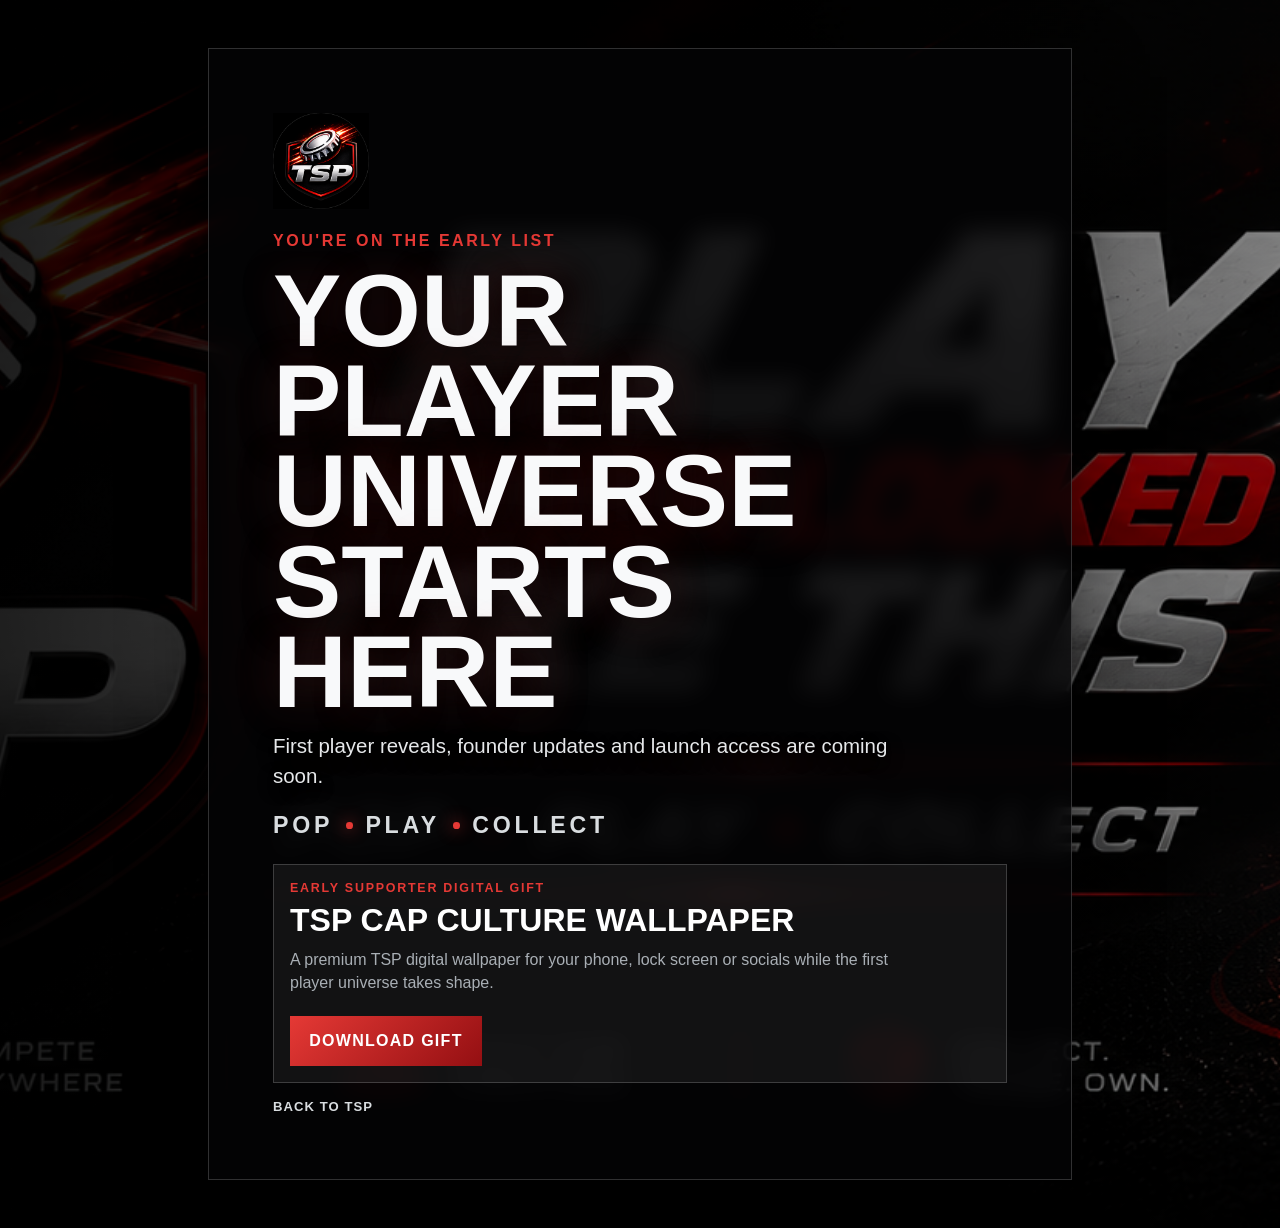
==== thank-you.html @ 468ef563 "Add files via upload" ====
<!doctype html>
<html lang="en">
  <head>
    <meta charset="utf-8" />
    <meta name="viewport" content="width=device-width, initial-scale=1" />
    <title>You're On The TSP Waitlist | Top Shot Players</title>
    <meta
      name="description"
      content="You're on the Top Shot Players waitlist. First player reveals, founder updates and launch access are coming soon."
    />
    <link rel="stylesheet" href="styles.css" />
  </head>
  <body>
    <main class="thanks-page">
      <section class="thanks-panel" aria-label="Top Shot Players waitlist confirmation">
        <a class="thanks-logo" href="/" aria-label="Top Shot Players home">
          <img src="assets/tsp-shield-cap-logo-large.png" alt="TSP shield logo" />
        </a>
        <p class="eyebrow">YOU'RE ON THE EARLY LIST</p>
        <h1>YOUR PLAYER UNIVERSE STARTS HERE</h1>
        <p class="subline">
          First player reveals, founder updates and launch access are coming soon.
        </p>
        <p class="brand-line">POP <span></span> PLAY <span></span> COLLECT</p>
        <div class="gift-panel">
          <p class="gift-label">EARLY SUPPORTER DIGITAL GIFT</p>
          <h2>TSP Cap Culture Wallpaper</h2>
          <p>
            A premium TSP digital wallpaper for your phone, lock screen or socials while the first player universe takes shape.
          </p>
          <a class="return-link" href="assets/tsp-cap-culture-banner.png" download>Download Gift</a>
        </div>
        <a class="text-link" href="/">Back to TSP</a>
      </section>
    </main>
  </body>
</html>
---- styles.css ----
:root {
  color-scheme: dark;
  --black: #050506;
  --charcoal: #111214;
  --panel: rgba(12, 13, 15, 0.72);
  --red: #e53935;
  --red-deep: #940f12;
  --chrome: #d9dde0;
  --muted: #a9afb5;
  --line: rgba(255, 255, 255, 0.18);
  --shadow: rgba(0, 0, 0, 0.72);
}

* {
  box-sizing: border-box;
}

html,
body {
  margin: 0;
  min-height: 100%;
  background: var(--black);
  color: #fff;
  font-family: "Arial Narrow", "Roboto Condensed", "Segoe UI", Arial, sans-serif;
}

body {
  overflow-x: hidden;
}

button,
input {
  font: inherit;
}

.page-shell {
  min-height: 100vh;
  background:
    radial-gradient(circle at 70% 50%, rgba(229, 57, 53, 0.18), transparent 34rem),
    linear-gradient(135deg, #050506 0%, #15171a 48%, #060607 100%);
}

.hero {
  position: relative;
  min-height: 100vh;
  display: grid;
  align-items: center;
  padding: clamp(1rem, 2.2vw, 2rem);
  isolation: isolate;
  overflow: hidden;
}

.hero-video {
  position: absolute;
  inset: 0;
  width: 100%;
  height: 100%;
  object-fit: cover;
  opacity: 0.6;
  filter: saturate(1.12) contrast(1.12);
  z-index: -4;
}

.hero-scrim {
  position: absolute;
  inset: 0;
  background:
    linear-gradient(90deg, rgba(0, 0, 0, 0.84) 0%, rgba(0, 0, 0, 0.6) 42%, rgba(0, 0, 0, 0.12) 100%),
    linear-gradient(0deg, rgba(0, 0, 0, 0.8) 0%, transparent 34%, rgba(0, 0, 0, 0.64) 100%);
  z-index: -3;
}

.site-header {
  position: absolute;
  top: 0;
  left: 0;
  right: 0;
  display: flex;
  align-items: center;
  justify-content: space-between;
  gap: 1rem;
  padding: clamp(1rem, 2.8vw, 2rem);
  z-index: 2;
}

.brand-mark {
  display: inline-grid;
  width: clamp(3.9rem, 7vw, 5.5rem);
  aspect-ratio: 1;
  place-items: center;
}

.brand-mark img {
  width: 100%;
  height: 100%;
  object-fit: contain;
  filter: drop-shadow(0 1rem 1.5rem rgba(0, 0, 0, 0.66));
}

.social-links {
  display: flex;
  align-items: center;
  justify-content: flex-end;
  gap: clamp(0.7rem, 2vw, 1.2rem);
  flex-wrap: wrap;
}

.social-links a {
  color: var(--chrome);
  text-decoration: none;
  text-transform: uppercase;
  letter-spacing: 0.12em;
  font-size: 0.78rem;
  font-weight: 800;
  opacity: 0.82;
}

.social-links a:hover,
.social-links a:focus-visible {
  color: #fff;
}

.hero-content {
  width: min(52rem, 100%);
  margin-left: clamp(7rem, 8vw, 8.5rem);
  padding-top: 4.2rem;
}

.eyebrow,
.brand-line {
  margin: 0 0 1rem;
  color: var(--red);
  font-weight: 900;
  letter-spacing: 0.16em;
  text-transform: uppercase;
}

h1 {
  max-width: 15ch;
  margin: 0;
  color: #f8f9fa;
  font-size: clamp(2.8rem, 5.5vw, 5.8rem);
  line-height: 0.88;
  letter-spacing: 0;
  text-transform: uppercase;
  text-shadow:
    0 0.12em 0.32em rgba(0, 0, 0, 0.72),
    0 0 2.8rem rgba(229, 57, 53, 0.22);
}

.brand-line {
  display: flex;
  align-items: center;
  gap: 0.8rem;
  margin-top: 1rem;
  color: var(--chrome);
  font-size: clamp(1rem, 2vw, 1.45rem);
}

.brand-line span {
  width: 0.42rem;
  height: 0.42rem;
  border-radius: 50%;
  background: var(--red);
  box-shadow: 0 0 1rem rgba(229, 57, 53, 0.9);
}

.subline {
  max-width: 41rem;
  margin: 0.9rem 0 1.25rem;
  color: #e6e8ea;
  font-size: clamp(1.05rem, 1.6vw, 1.28rem);
  line-height: 1.48;
  text-shadow: 0 0.35rem 1rem rgba(0, 0, 0, 0.7);
}

.waitlist-form {
  display: grid;
  grid-template-columns: minmax(0, 1fr) auto;
  width: min(39rem, 100%);
  padding: 0.42rem;
  border: 1px solid rgba(255, 255, 255, 0.2);
  background: linear-gradient(135deg, rgba(255, 255, 255, 0.14), rgba(255, 255, 255, 0.05));
  box-shadow: 0 1.2rem 3rem rgba(0, 0, 0, 0.38);
  backdrop-filter: blur(14px);
}

.waitlist-form input {
  min-width: 0;
  border: 0;
  outline: 0;
  padding: 1rem 1.05rem;
  background: rgba(0, 0, 0, 0.54);
  color: #fff;
}

.waitlist-form input::placeholder {
  color: rgba(255, 255, 255, 0.56);
}

.honey-field {
  position: absolute;
  left: -9999px;
  opacity: 0;
  pointer-events: none;
}

.waitlist-form button {
  min-height: 3.35rem;
  border: 0;
  padding: 0 1.2rem;
  background: linear-gradient(135deg, var(--red), var(--red-deep));
  color: #fff;
  cursor: pointer;
  font-weight: 900;
  letter-spacing: 0.08em;
  text-transform: uppercase;
  box-shadow: inset 0 0 0 1px rgba(255, 255, 255, 0.18);
}

.waitlist-form button:hover,
.waitlist-form button:focus-visible {
  filter: brightness(1.12);
}

.form-note {
  min-height: 1.4rem;
  margin: 0.72rem 0 0;
  color: var(--muted);
  font-size: 0.92rem;
}

.cap-strip {
  position: absolute;
  right: clamp(1rem, 3vw, 2.4rem);
  bottom: clamp(1rem, 3vw, 2rem);
  display: grid;
  grid-template-columns: 4.4rem minmax(0, 14rem);
  align-items: center;
  gap: 0.9rem;
  padding: 0.75rem 0.95rem;
  border: 1px solid var(--line);
  background: var(--panel);
  box-shadow: 0 1rem 2.6rem rgba(0, 0, 0, 0.48);
  backdrop-filter: blur(12px);
}

.cap-strip img {
  width: 100%;
  aspect-ratio: 1;
  object-fit: cover;
  border-radius: 50%;
}

.cap-strip strong,
.cap-strip span {
  display: block;
}

.cap-strip strong {
  text-transform: uppercase;
  letter-spacing: 0.08em;
  font-size: 0.9rem;
}

.cap-strip span {
  margin-top: 0.22rem;
  color: var(--muted);
  font-size: 0.88rem;
}

.sr-only {
  position: absolute;
  width: 1px;
  height: 1px;
  padding: 0;
  margin: -1px;
  overflow: hidden;
  clip: rect(0, 0, 0, 0);
  white-space: nowrap;
  border: 0;
}

.thanks-page {
  min-height: 100vh;
  display: grid;
  place-items: center;
  padding: clamp(1rem, 4vw, 3rem);
  background:
    linear-gradient(90deg, rgba(0, 0, 0, 0.88), rgba(0, 0, 0, 0.48)),
    url("assets/tsp-cap-culture-banner.png") center / cover no-repeat,
    var(--black);
}

.thanks-panel {
  width: min(54rem, 100%);
  padding: clamp(1.2rem, 5vw, 4rem);
  border: 1px solid var(--line);
  background: rgba(5, 5, 6, 0.76);
  box-shadow: 0 1.8rem 4rem rgba(0, 0, 0, 0.52);
  backdrop-filter: blur(12px);
}

.thanks-logo {
  display: block;
  width: clamp(4.2rem, 10vw, 6rem);
  aspect-ratio: 1;
  margin-bottom: 1.2rem;
}

.thanks-logo img {
  width: 100%;
  height: 100%;
  object-fit: contain;
}

.thanks-panel h1 {
  max-width: 12ch;
  font-size: clamp(3rem, 8vw, 7rem);
}

.return-link {
  display: inline-flex;
  align-items: center;
  min-height: 3.1rem;
  margin-top: 1.4rem;
  padding: 0 1.2rem;
  background: linear-gradient(135deg, var(--red), var(--red-deep));
  color: #fff;
  text-decoration: none;
  text-transform: uppercase;
  font-weight: 900;
  letter-spacing: 0.08em;
}

.gift-panel {
  margin-top: 1.6rem;
  padding: 1rem;
  border: 1px solid var(--line);
  background: rgba(255, 255, 255, 0.06);
}

.gift-label {
  margin: 0 0 0.4rem;
  color: var(--red);
  font-size: 0.78rem;
  font-weight: 900;
  letter-spacing: 0.14em;
  text-transform: uppercase;
}

.gift-panel h2 {
  margin: 0;
  color: #fff;
  font-size: clamp(1.25rem, 3vw, 2rem);
  text-transform: uppercase;
}

.gift-panel p:not(.gift-label) {
  max-width: 38rem;
  margin: 0.55rem 0 0;
  color: var(--muted);
  line-height: 1.45;
}

.text-link {
  display: inline-block;
  margin-top: 1rem;
  color: var(--chrome);
  text-transform: uppercase;
  text-decoration: none;
  font-size: 0.82rem;
  font-weight: 900;
  letter-spacing: 0.08em;
}

@media (max-width: 760px) {
  .hero {
    align-items: end;
    min-height: 100svh;
    padding: 1rem;
  }

  .hero-scrim {
    background:
      linear-gradient(0deg, rgba(0, 0, 0, 0.92) 0%, rgba(0, 0, 0, 0.68) 58%, rgba(0, 0, 0, 0.48) 100%),
      linear-gradient(90deg, rgba(0, 0, 0, 0.7), transparent);
  }

  .site-header {
    align-items: flex-start;
  }

  .social-links {
    max-width: 11rem;
    gap: 0.55rem;
  }

  .social-links a {
    font-size: 0.7rem;
  }

  .hero-content {
    margin: 0;
    padding: 7.6rem 0 8.4rem;
  }

  h1 {
    max-width: 10.2ch;
    font-size: clamp(3.25rem, 14.4vw, 5rem);
  }

  .waitlist-form {
    grid-template-columns: 1fr;
    gap: 0.42rem;
  }

  .cap-strip {
    left: 1rem;
    right: 1rem;
    grid-template-columns: 3.6rem minmax(0, 1fr);
  }
}

@media (max-width: 380px) {
  .site-header {
    padding: 0.85rem;
  }

  .brand-mark {
    width: 3.5rem;
  }

  .social-links {
    max-width: 8rem;
    gap: 0.35rem;
  }

  .social-links a {
    font-size: 0.64rem;
  }

  .hero-content {
    padding: 6.4rem 0 7.2rem;
  }

  .eyebrow {
    font-size: 0.86rem;
    line-height: 1.35;
  }

  h1 {
    max-width: 9.2ch;
    font-size: clamp(2.85rem, 13vw, 3.35rem);
    line-height: 0.9;
  }

  .brand-line {
    gap: 0.55rem;
    font-size: 0.96rem;
  }

  .subline {
    font-size: 0.96rem;
  }

  .waitlist-form button {
    min-height: 3rem;
    padding: 0 0.8rem;
    font-size: 0.86rem;
  }
}
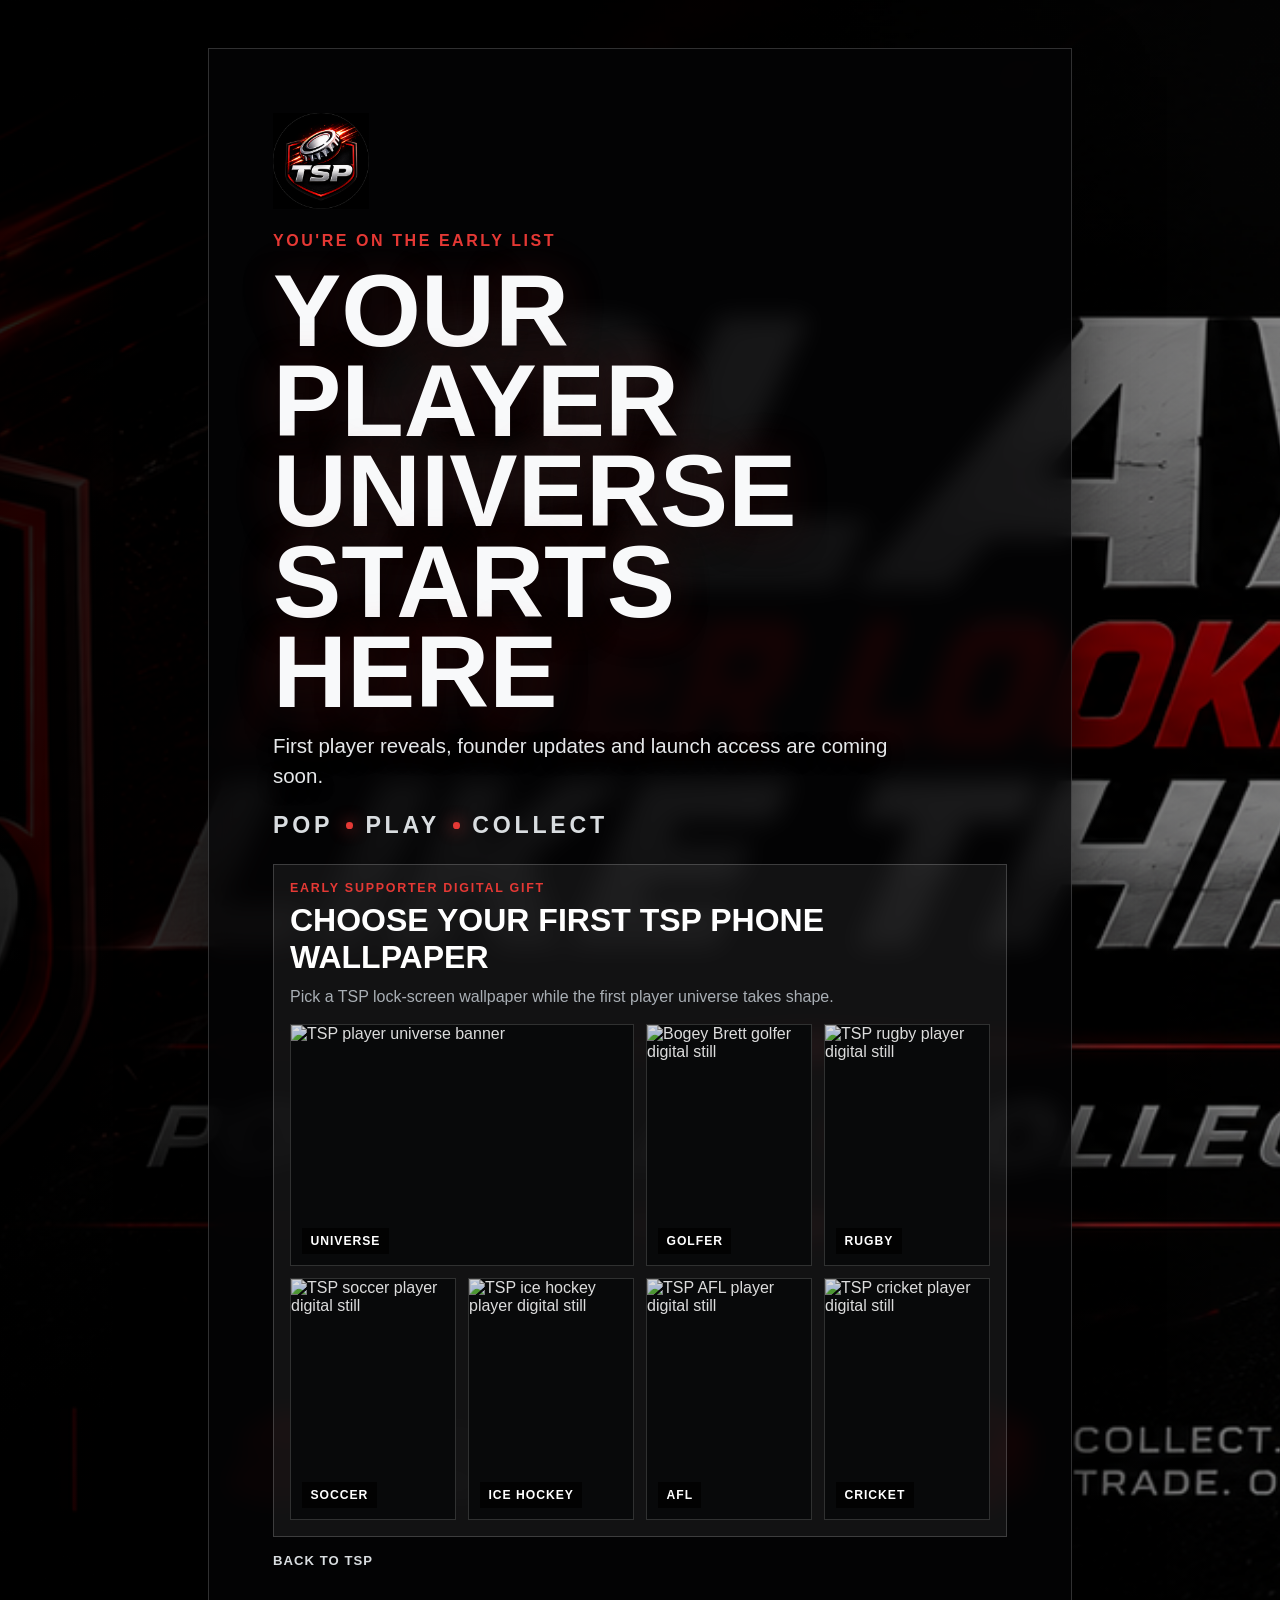
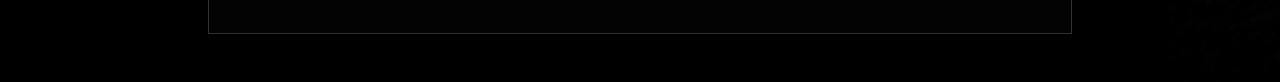
==== commit d611d907: "Change gift drops to phone wallpapers Change gift drops to phone wallpapers" ====
--- a/thank-you.html
+++ b/thank-you.html
@@ -24,11 +24,40 @@
         <p class="brand-line">POP <span></span> PLAY <span></span> COLLECT</p>
         <div class="gift-panel">
           <p class="gift-label">EARLY SUPPORTER DIGITAL GIFT</p>
-          <h2>TSP Cap Culture Wallpaper</h2>
+          <h2>Choose Your First TSP Phone Wallpaper</h2>
           <p>
-            A premium TSP digital wallpaper for your phone, lock screen or socials while the first player universe takes shape.
+            Pick a TSP lock-screen wallpaper while the first player universe takes shape.
           </p>
-          <a class="return-link" href="assets/tsp-cap-culture-banner.png" download>Download Gift</a>
+          <div class="gift-grid" aria-label="Choose your TSP digital gift">
+            <a class="gift-card gift-card-wide" href="assets/gift-player-universe-banner.png" download>
+              <img src="assets/gift-player-universe-banner.png" alt="TSP player universe banner" />
+              <span>Universe</span>
+            </a>
+            <a class="gift-card" href="assets/gift-golfer-bogey-brett.png" download>
+              <img src="assets/gift-golfer-bogey-brett.png" alt="Bogey Brett golfer digital still" />
+              <span>Golfer</span>
+            </a>
+            <a class="gift-card" href="assets/gift-rugby-player.png" download>
+              <img src="assets/gift-rugby-player.png" alt="TSP rugby player digital still" />
+              <span>Rugby</span>
+            </a>
+            <a class="gift-card gift-banner-crop soccer" href="assets/gift-player-universe-banner.png" download>
+              <img src="assets/gift-player-universe-banner.png" alt="TSP soccer player digital still" />
+              <span>Soccer</span>
+            </a>
+            <a class="gift-card gift-banner-crop hockey" href="assets/gift-player-universe-banner.png" download>
+              <img src="assets/gift-player-universe-banner.png" alt="TSP ice hockey player digital still" />
+              <span>Ice Hockey</span>
+            </a>
+            <a class="gift-card gift-banner-crop afl" href="assets/gift-player-universe-banner.png" download>
+              <img src="assets/gift-player-universe-banner.png" alt="TSP AFL player digital still" />
+              <span>AFL</span>
+            </a>
+            <a class="gift-card gift-banner-crop cricket" href="assets/gift-player-universe-banner.png" download>
+              <img src="assets/gift-player-universe-banner.png" alt="TSP cricket player digital still" />
+              <span>Cricket</span>
+            </a>
+          </div>
         </div>
         <a class="text-link" href="/">Back to TSP</a>
       </section>
--- a/styles.css
+++ b/styles.css
@@ -363,6 +363,74 @@
   line-height: 1.45;
 }
 
+.gift-grid {
+  display: grid;
+  grid-template-columns: repeat(4, minmax(0, 1fr));
+  gap: 0.75rem;
+  margin-top: 1rem;
+}
+
+.gift-card {
+  position: relative;
+  display: block;
+  min-height: 15rem;
+  overflow: hidden;
+  border: 1px solid rgba(255, 255, 255, 0.16);
+  background: #08090a;
+  color: #fff;
+  text-decoration: none;
+}
+
+.gift-card img {
+  width: 100%;
+  height: 100%;
+  min-height: 15rem;
+  object-fit: cover;
+  object-position: center;
+  opacity: 0.86;
+  transition: transform 180ms ease, opacity 180ms ease;
+}
+
+.gift-card-wide {
+  grid-column: span 2;
+  min-height: 15rem;
+}
+
+.gift-banner-crop.soccer img {
+  object-position: 5% 50%;
+}
+
+.gift-banner-crop.hockey img {
+  object-position: 18% 50%;
+}
+
+.gift-banner-crop.afl img {
+  object-position: 70% 50%;
+}
+
+.gift-banner-crop.cricket img {
+  object-position: 82% 50%;
+}
+
+.gift-card span {
+  position: absolute;
+  left: 0.7rem;
+  bottom: 0.7rem;
+  padding: 0.35rem 0.52rem;
+  background: rgba(0, 0, 0, 0.78);
+  color: #fff;
+  text-transform: uppercase;
+  font-size: 0.76rem;
+  font-weight: 900;
+  letter-spacing: 0.08em;
+}
+
+.gift-card:hover img,
+.gift-card:focus-visible img {
+  transform: scale(1.04);
+  opacity: 1;
+}
+
 .text-link {
   display: inline-block;
   margin-top: 1rem;
@@ -469,4 +537,12 @@
     padding: 0 0.8rem;
     font-size: 0.86rem;
   }
-}
+
+  .gift-grid {
+    grid-template-columns: 1fr;
+  }
+
+  .gift-card-wide {
+    grid-column: span 1;
+  }
+}
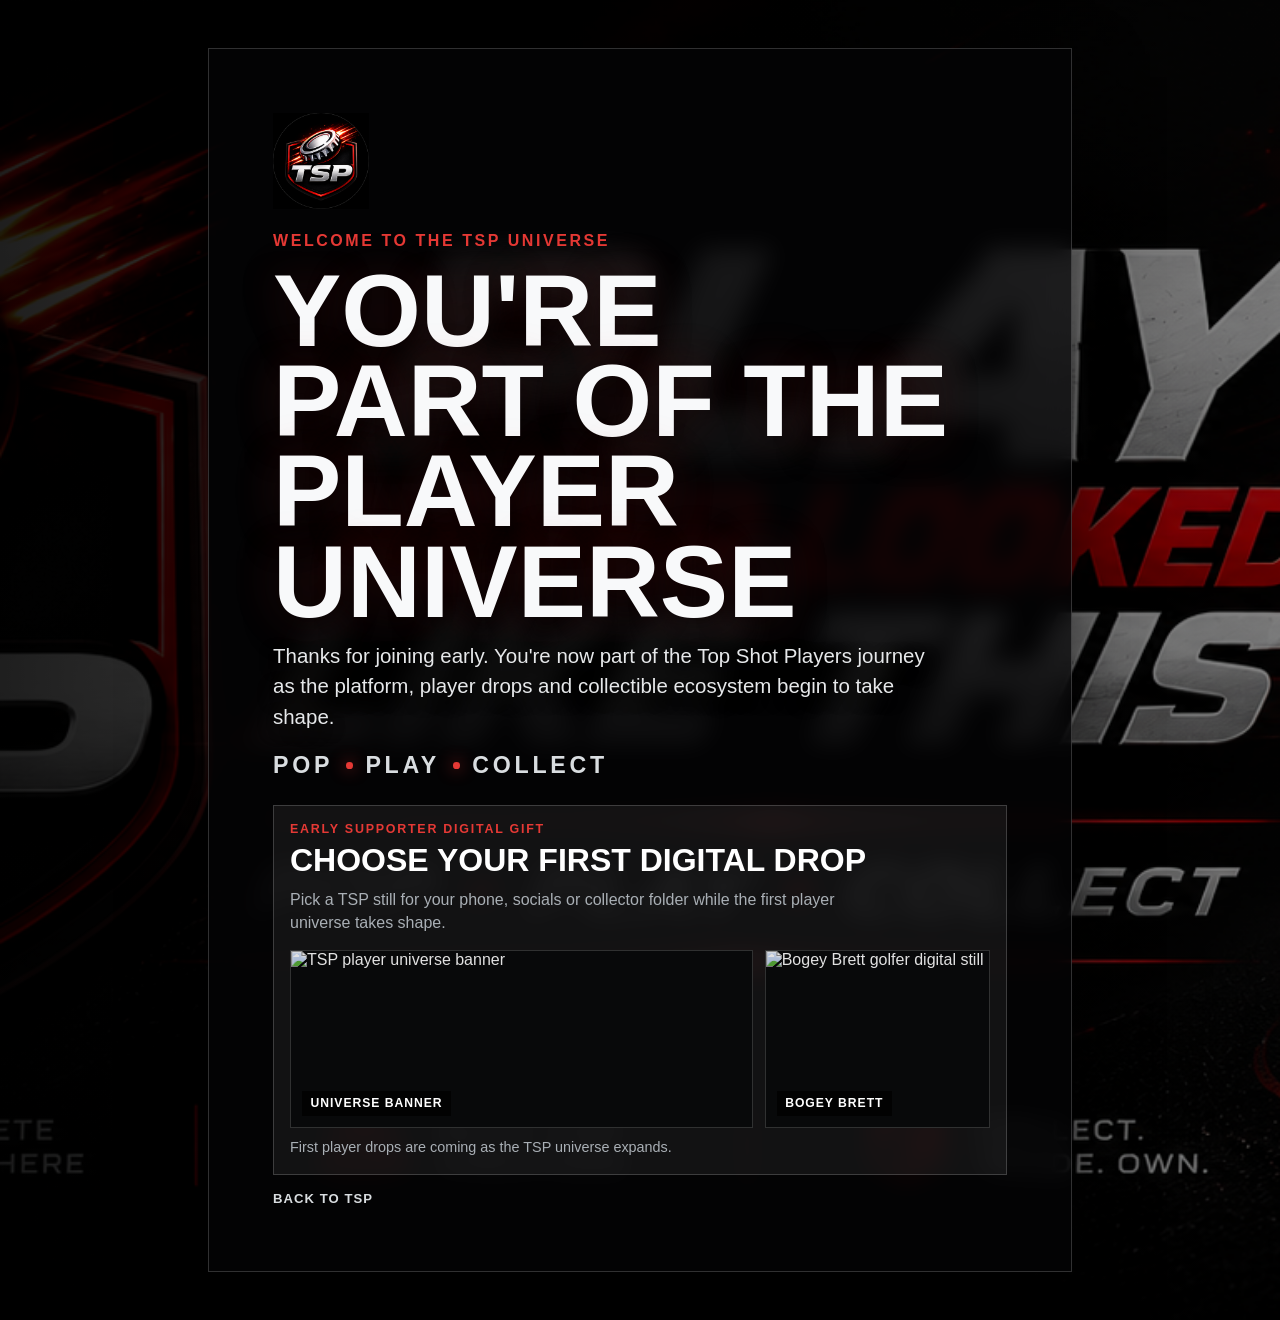
==== commit f96b6933: "thank-you.html Update thank-you page welcome copy" ====
--- a/thank-you.html
+++ b/thank-you.html
@@ -16,48 +16,29 @@
         <a class="thanks-logo" href="/" aria-label="Top Shot Players home">
           <img src="assets/tsp-shield-cap-logo-large.png" alt="TSP shield logo" />
         </a>
-        <p class="eyebrow">YOU'RE ON THE EARLY LIST</p>
-        <h1>YOUR PLAYER UNIVERSE STARTS HERE</h1>
+        <p class="eyebrow">WELCOME TO THE TSP UNIVERSE</p>
+        <h1>YOU'RE PART OF THE PLAYER UNIVERSE</h1>
         <p class="subline">
-          First player reveals, founder updates and launch access are coming soon.
+          Thanks for joining early. You're now part of the Top Shot Players journey as the platform, player drops and collectible ecosystem begin to take shape.
         </p>
         <p class="brand-line">POP <span></span> PLAY <span></span> COLLECT</p>
         <div class="gift-panel">
           <p class="gift-label">EARLY SUPPORTER DIGITAL GIFT</p>
-          <h2>Choose Your First TSP Phone Wallpaper</h2>
+          <h2>Choose Your First Digital Drop</h2>
           <p>
-            Pick a TSP lock-screen wallpaper while the first player universe takes shape.
+            Pick a TSP still for your phone, socials or collector folder while the first player universe takes shape.
           </p>
-          <div class="gift-grid" aria-label="Choose your TSP digital gift">
+          <div class="gift-grid gift-grid-clean" aria-label="Choose your TSP digital gift">
             <a class="gift-card gift-card-wide" href="assets/gift-player-universe-banner.png" download>
               <img src="assets/gift-player-universe-banner.png" alt="TSP player universe banner" />
-              <span>Universe</span>
+              <span>Universe Banner</span>
             </a>
             <a class="gift-card" href="assets/gift-golfer-bogey-brett.png" download>
               <img src="assets/gift-golfer-bogey-brett.png" alt="Bogey Brett golfer digital still" />
-              <span>Golfer</span>
-            </a>
-            <a class="gift-card" href="assets/gift-rugby-player.png" download>
-              <img src="assets/gift-rugby-player.png" alt="TSP rugby player digital still" />
-              <span>Rugby</span>
-            </a>
-            <a class="gift-card gift-banner-crop soccer" href="assets/gift-player-universe-banner.png" download>
-              <img src="assets/gift-player-universe-banner.png" alt="TSP soccer player digital still" />
-              <span>Soccer</span>
-            </a>
-            <a class="gift-card gift-banner-crop hockey" href="assets/gift-player-universe-banner.png" download>
-              <img src="assets/gift-player-universe-banner.png" alt="TSP ice hockey player digital still" />
-              <span>Ice Hockey</span>
-            </a>
-            <a class="gift-card gift-banner-crop afl" href="assets/gift-player-universe-banner.png" download>
-              <img src="assets/gift-player-universe-banner.png" alt="TSP AFL player digital still" />
-              <span>AFL</span>
-            </a>
-            <a class="gift-card gift-banner-crop cricket" href="assets/gift-player-universe-banner.png" download>
-              <img src="assets/gift-player-universe-banner.png" alt="TSP cricket player digital still" />
-              <span>Cricket</span>
+              <span>Bogey Brett</span>
             </a>
           </div>
+          <p class="gift-note">First player drops are coming as the TSP universe expands.</p>
         </div>
         <a class="text-link" href="/">Back to TSP</a>
       </section>
--- a/styles.css
+++ b/styles.css
@@ -365,7 +365,7 @@
 
 .gift-grid {
   display: grid;
-  grid-template-columns: repeat(4, minmax(0, 1fr));
+  grid-template-columns: repeat(3, minmax(0, 1fr));
   gap: 0.75rem;
   margin-top: 1rem;
 }
@@ -373,7 +373,7 @@
 .gift-card {
   position: relative;
   display: block;
-  min-height: 15rem;
+  min-height: 10rem;
   overflow: hidden;
   border: 1px solid rgba(255, 255, 255, 0.16);
   background: #08090a;
@@ -382,34 +382,25 @@
 }
 
 .gift-card img {
+  display: block;
   width: 100%;
-  height: 100%;
-  min-height: 15rem;
+  height: 10rem;
   object-fit: cover;
   object-position: center;
-  opacity: 0.86;
+  opacity: 0.88;
   transition: transform 180ms ease, opacity 180ms ease;
 }
 
 .gift-card-wide {
+  grid-column: span 3;
+}
+
+.gift-grid-clean .gift-card-wide {
   grid-column: span 2;
-  min-height: 15rem;
-}
-
-.gift-banner-crop.soccer img {
-  object-position: 5% 50%;
-}
-
-.gift-banner-crop.hockey img {
-  object-position: 18% 50%;
-}
-
-.gift-banner-crop.afl img {
-  object-position: 70% 50%;
-}
-
-.gift-banner-crop.cricket img {
-  object-position: 82% 50%;
+}
+
+.gift-card-wide img {
+  height: 11rem;
 }
 
 .gift-card span {
@@ -429,6 +420,12 @@
 .gift-card:focus-visible img {
   transform: scale(1.04);
   opacity: 1;
+}
+
+.gift-note {
+  margin-top: 0.85rem;
+  color: var(--muted);
+  font-size: 0.9rem;
 }
 
 .text-link {
@@ -488,6 +485,14 @@
     right: 1rem;
     grid-template-columns: 3.6rem minmax(0, 1fr);
   }
+
+  .gift-grid {
+    grid-template-columns: 1fr;
+  }
+
+  .gift-card-wide {
+    grid-column: span 1;
+  }
 }
 
 @media (max-width: 380px) {
@@ -538,11 +543,4 @@
     font-size: 0.86rem;
   }
 
-  .gift-grid {
-    grid-template-columns: 1fr;
-  }
-
-  .gift-card-wide {
-    grid-column: span 1;
-  }
-}
+}
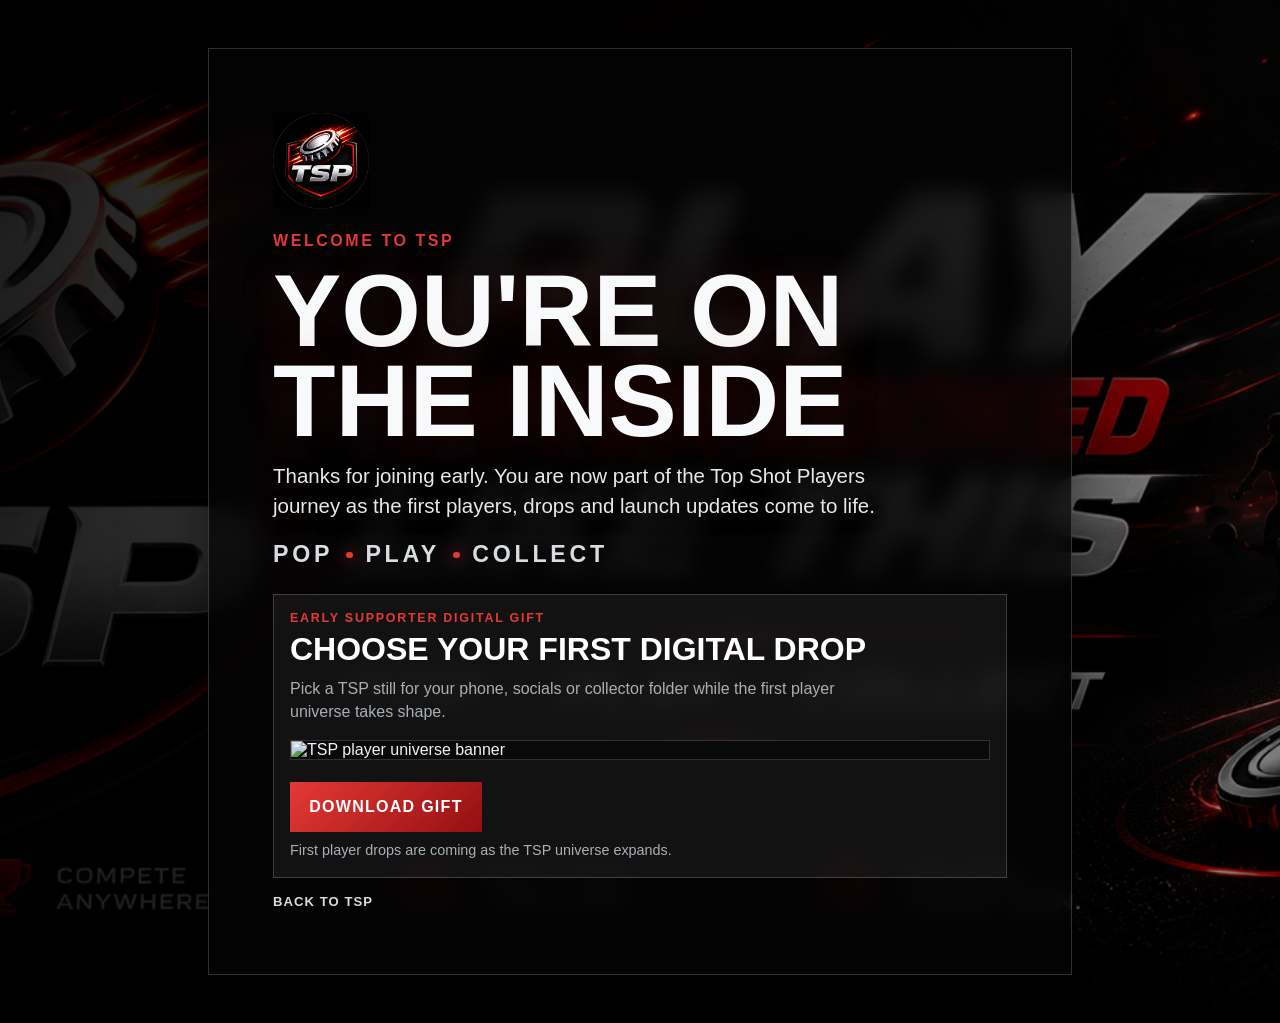
==== commit 7c372c42: "Use TSP gift banner on thank-you page Use TSP gift banner on thank-you page" ====
--- a/thank-you.html
+++ b/thank-you.html
@@ -16,10 +16,10 @@
         <a class="thanks-logo" href="/" aria-label="Top Shot Players home">
           <img src="assets/tsp-shield-cap-logo-large.png" alt="TSP shield logo" />
         </a>
-        <p class="eyebrow">WELCOME TO THE TSP UNIVERSE</p>
-        <h1>YOU'RE PART OF THE PLAYER UNIVERSE</h1>
+        <p class="eyebrow">WELCOME TO TSP</p>
+        <h1>YOU'RE ON THE INSIDE</h1>
         <p class="subline">
-          Thanks for joining early. You're now part of the Top Shot Players journey as the platform, player drops and collectible ecosystem begin to take shape.
+          Thanks for joining early. You are now part of the Top Shot Players journey as the first players, drops and launch updates come to life.
         </p>
         <p class="brand-line">POP <span></span> PLAY <span></span> COLLECT</p>
         <div class="gift-panel">
@@ -28,16 +28,12 @@
           <p>
             Pick a TSP still for your phone, socials or collector folder while the first player universe takes shape.
           </p>
-          <div class="gift-grid gift-grid-clean" aria-label="Choose your TSP digital gift">
-            <a class="gift-card gift-card-wide" href="assets/gift-player-universe-banner.png" download>
-              <img src="assets/gift-player-universe-banner.png" alt="TSP player universe banner" />
-              <span>Universe Banner</span>
-            </a>
-            <a class="gift-card" href="assets/gift-golfer-bogey-brett.png" download>
-              <img src="assets/gift-golfer-bogey-brett.png" alt="Bogey Brett golfer digital still" />
-              <span>Bogey Brett</span>
-            </a>
-          </div>
+          <a class="gift-feature" href="assets/tsp-gift-banner.png" download>
+            <span class="gift-preview">
+              <img src="assets/tsp-gift-banner.png" alt="TSP player universe banner" />
+            </span>
+            <span class="return-link">Download Gift</span>
+          </a>
           <p class="gift-note">First player drops are coming as the TSP universe expands.</p>
         </div>
         <a class="text-link" href="/">Back to TSP</a>
--- a/styles.css
+++ b/styles.css
@@ -363,62 +363,31 @@
   line-height: 1.45;
 }
 
-.gift-grid {
-  display: grid;
-  grid-template-columns: repeat(3, minmax(0, 1fr));
-  gap: 0.75rem;
+.gift-feature {
+  display: block;
   margin-top: 1rem;
-}
-
-.gift-card {
-  position: relative;
+  color: #fff;
+  text-decoration: none;
+}
+
+.gift-preview {
   display: block;
-  min-height: 10rem;
   overflow: hidden;
   border: 1px solid rgba(255, 255, 255, 0.16);
   background: #08090a;
-  color: #fff;
-  text-decoration: none;
-}
-
-.gift-card img {
+}
+
+.gift-preview img {
   display: block;
   width: 100%;
-  height: 10rem;
-  object-fit: cover;
-  object-position: center;
-  opacity: 0.88;
+  height: auto;
+  opacity: 0.95;
   transition: transform 180ms ease, opacity 180ms ease;
 }
 
-.gift-card-wide {
-  grid-column: span 3;
-}
-
-.gift-grid-clean .gift-card-wide {
-  grid-column: span 2;
-}
-
-.gift-card-wide img {
-  height: 11rem;
-}
-
-.gift-card span {
-  position: absolute;
-  left: 0.7rem;
-  bottom: 0.7rem;
-  padding: 0.35rem 0.52rem;
-  background: rgba(0, 0, 0, 0.78);
-  color: #fff;
-  text-transform: uppercase;
-  font-size: 0.76rem;
-  font-weight: 900;
-  letter-spacing: 0.08em;
-}
-
-.gift-card:hover img,
-.gift-card:focus-visible img {
-  transform: scale(1.04);
+.gift-feature:hover img,
+.gift-feature:focus-visible img {
+  transform: scale(1.015);
   opacity: 1;
 }
 
@@ -486,13 +455,6 @@
     grid-template-columns: 3.6rem minmax(0, 1fr);
   }
 
-  .gift-grid {
-    grid-template-columns: 1fr;
-  }
-
-  .gift-card-wide {
-    grid-column: span 1;
-  }
 }
 
 @media (max-width: 380px) {
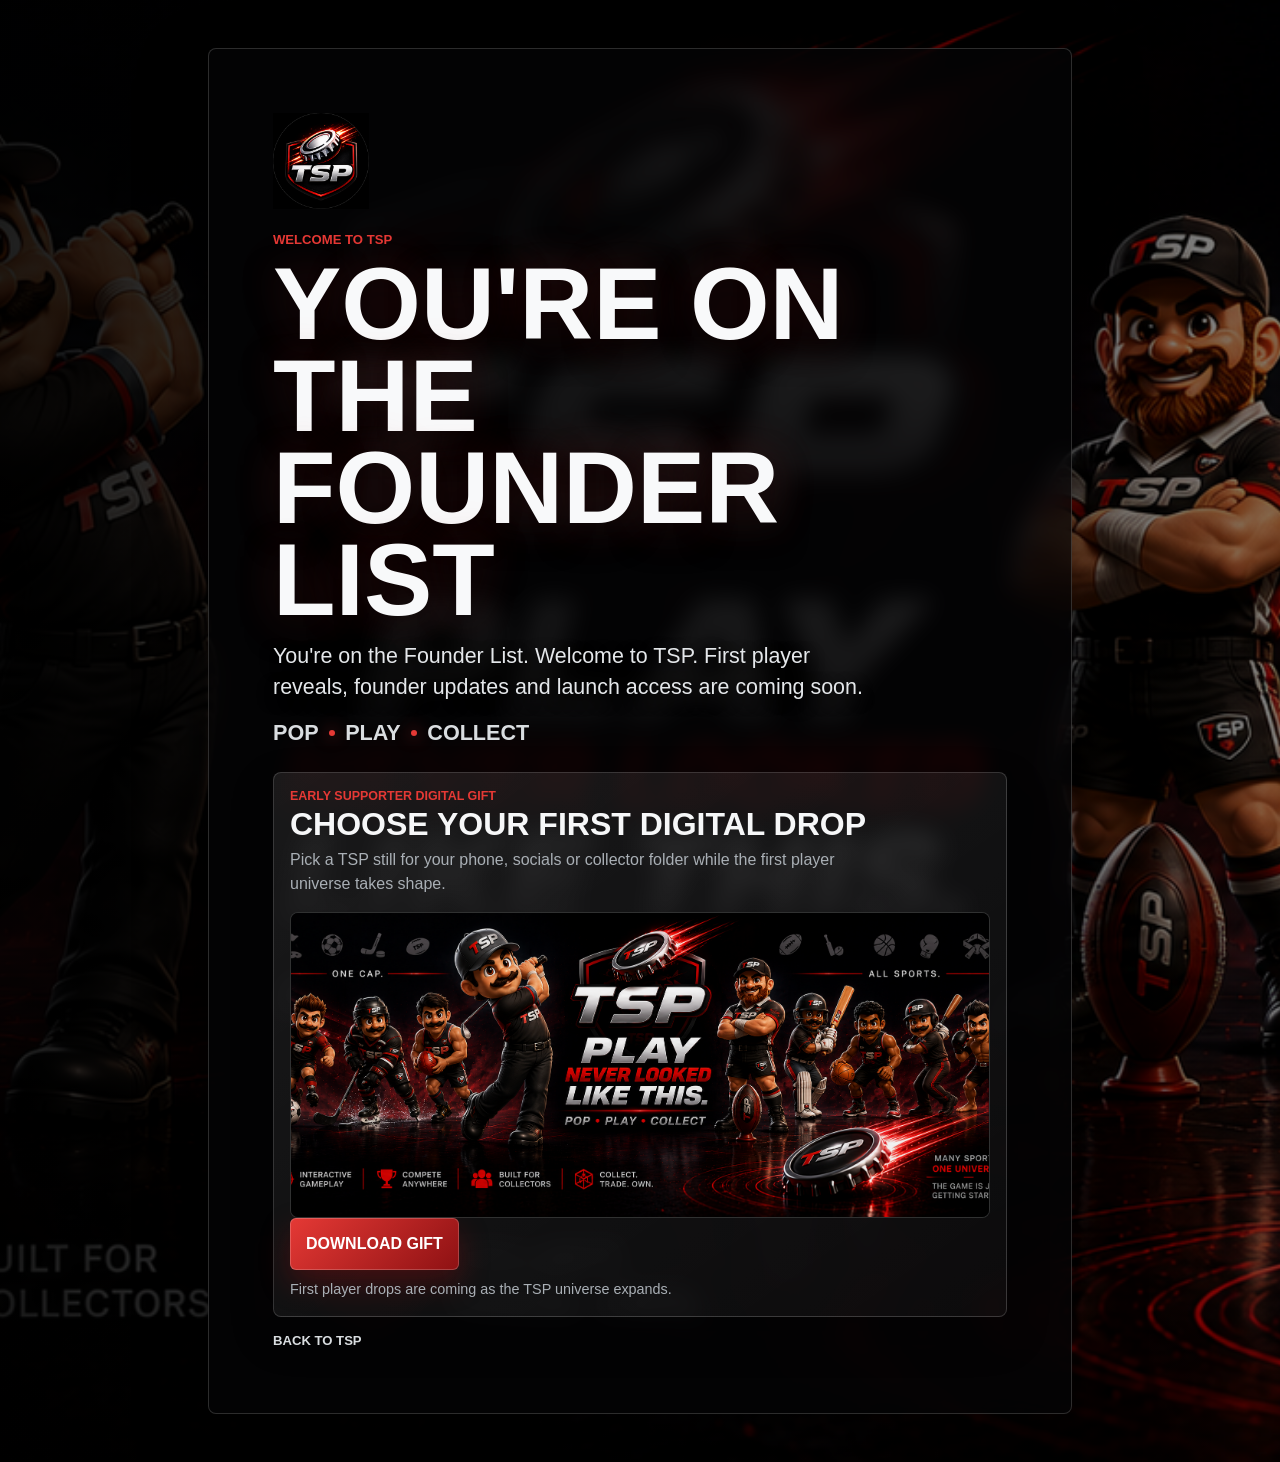
==== commit 0a9f096d: "Add files via upload" ====
--- a/thank-you.html
+++ b/thank-you.html
@@ -17,9 +17,9 @@
           <img src="assets/tsp-shield-cap-logo-large.png" alt="TSP shield logo" />
         </a>
         <p class="eyebrow">WELCOME TO TSP</p>
-        <h1>YOU'RE ON THE INSIDE</h1>
+        <h1>YOU'RE ON THE FOUNDER LIST</h1>
         <p class="subline">
-          Thanks for joining early. You are now part of the Top Shot Players journey as the first players, drops and launch updates come to life.
+          You're on the Founder List. Welcome to TSP. First player reveals, founder updates and launch access are coming soon.
         </p>
         <p class="brand-line">POP <span></span> PLAY <span></span> COLLECT</p>
         <div class="gift-panel">
--- a/styles.css
+++ b/styles.css
@@ -1,18 +1,26 @@
 :root {
   color-scheme: dark;
   --black: #050506;
-  --charcoal: #111214;
-  --panel: rgba(12, 13, 15, 0.72);
+  --charcoal: #101113;
+  --panel: rgba(15, 16, 18, 0.78);
+  --panel-solid: #151618;
   --red: #e53935;
-  --red-deep: #940f12;
+  --red-deep: #8e1113;
   --chrome: #d9dde0;
+  --warm: #ffc44d;
   --muted: #a9afb5;
-  --line: rgba(255, 255, 255, 0.18);
-  --shadow: rgba(0, 0, 0, 0.72);
+  --line: rgba(255, 255, 255, 0.16);
+  --line-strong: rgba(229, 57, 53, 0.42);
+  --shadow: rgba(0, 0, 0, 0.7);
+  --radius: 8px;
 }
 
 * {
   box-sizing: border-box;
+}
+
+html {
+  scroll-behavior: smooth;
 }
 
 html,
@@ -33,19 +41,24 @@
   font: inherit;
 }
 
+a {
+  color: inherit;
+}
+
 .page-shell {
   min-height: 100vh;
   background:
-    radial-gradient(circle at 70% 50%, rgba(229, 57, 53, 0.18), transparent 34rem),
-    linear-gradient(135deg, #050506 0%, #15171a 48%, #060607 100%);
+    radial-gradient(circle at 16% 12%, rgba(255, 196, 77, 0.12), transparent 20rem),
+    radial-gradient(circle at 82% 20%, rgba(229, 57, 53, 0.22), transparent 24rem),
+    linear-gradient(180deg, #050506 0%, #111214 42%, #070708 100%);
 }
 
 .hero {
   position: relative;
-  min-height: 100vh;
+  min-height: 100svh;
   display: grid;
   align-items: center;
-  padding: clamp(1rem, 2.2vw, 2rem);
+  padding: 5.8rem 1rem 2rem;
   isolation: isolate;
   overflow: hidden;
 }
@@ -56,8 +69,8 @@
   width: 100%;
   height: 100%;
   object-fit: cover;
-  opacity: 0.6;
-  filter: saturate(1.12) contrast(1.12);
+  opacity: 0.5;
+  filter: saturate(1.12) contrast(1.14);
   z-index: -4;
 }
 
@@ -65,9 +78,28 @@
   position: absolute;
   inset: 0;
   background:
-    linear-gradient(90deg, rgba(0, 0, 0, 0.84) 0%, rgba(0, 0, 0, 0.6) 42%, rgba(0, 0, 0, 0.12) 100%),
-    linear-gradient(0deg, rgba(0, 0, 0, 0.8) 0%, transparent 34%, rgba(0, 0, 0, 0.64) 100%);
+    linear-gradient(0deg, rgba(5, 5, 6, 0.98) 0%, rgba(5, 5, 6, 0.74) 42%, rgba(5, 5, 6, 0.66) 100%),
+    linear-gradient(90deg, rgba(0, 0, 0, 0.86), rgba(0, 0, 0, 0.28));
   z-index: -3;
+}
+
+.hero::after,
+.founder::before {
+  content: "";
+  position: absolute;
+  width: 32rem;
+  height: 32rem;
+  border-radius: 50%;
+  background: radial-gradient(circle, rgba(229, 57, 53, 0.22), transparent 66%);
+  filter: blur(4px);
+  pointer-events: none;
+  animation: soft-pulse 6s ease-in-out infinite alternate;
+}
+
+.hero::after {
+  right: -12rem;
+  top: 18%;
+  z-index: -2;
 }
 
 .site-header {
@@ -79,13 +111,13 @@
   align-items: center;
   justify-content: space-between;
   gap: 1rem;
-  padding: clamp(1rem, 2.8vw, 2rem);
-  z-index: 2;
+  padding: 0.9rem 1rem;
+  z-index: 5;
 }
 
 .brand-mark {
   display: inline-grid;
-  width: clamp(3.9rem, 7vw, 5.5rem);
+  width: clamp(3.6rem, 9vw, 5.5rem);
   aspect-ratio: 1;
   place-items: center;
 }
@@ -97,64 +129,120 @@
   filter: drop-shadow(0 1rem 1.5rem rgba(0, 0, 0, 0.66));
 }
 
-.social-links {
+.social-links,
+.site-footer nav {
   display: flex;
   align-items: center;
   justify-content: flex-end;
-  gap: clamp(0.7rem, 2vw, 1.2rem);
+  gap: 0.7rem;
   flex-wrap: wrap;
 }
 
-.social-links a {
+.social-links a,
+.site-footer a {
   color: var(--chrome);
   text-decoration: none;
   text-transform: uppercase;
-  letter-spacing: 0.12em;
-  font-size: 0.78rem;
-  font-weight: 800;
-  opacity: 0.82;
+  font-size: 0.68rem;
+  font-weight: 900;
+  letter-spacing: 0;
+  opacity: 0.84;
 }
 
 .social-links a:hover,
-.social-links a:focus-visible {
+.social-links a:focus-visible,
+.site-footer a:hover,
+.site-footer a:focus-visible {
   color: #fff;
 }
 
+.hero-grid {
+  width: min(74rem, 100%);
+  margin: 0 auto;
+  display: grid;
+  grid-template-columns: minmax(0, 1fr);
+  gap: 1.4rem;
+  align-items: center;
+}
+
 .hero-content {
-  width: min(52rem, 100%);
-  margin-left: clamp(7rem, 8vw, 8.5rem);
-  padding-top: 4.2rem;
-}
-
+  width: min(43rem, 100%);
+  position: relative;
+  z-index: 2;
+}
+
+.launch-badge,
 .eyebrow,
-.brand-line {
-  margin: 0 0 1rem;
+.brand-line,
+.step-number {
   color: var(--red);
   font-weight: 900;
-  letter-spacing: 0.16em;
-  text-transform: uppercase;
-}
-
-h1 {
-  max-width: 15ch;
-  margin: 0;
-  color: #f8f9fa;
-  font-size: clamp(2.8rem, 5.5vw, 5.8rem);
-  line-height: 0.88;
   letter-spacing: 0;
   text-transform: uppercase;
+}
+
+.launch-badge {
+  display: inline-flex;
+  align-items: center;
+  min-height: 2.2rem;
+  margin: 0 0 0.85rem;
+  padding: 0 0.85rem;
+  border: 1px solid var(--line-strong);
+  background: rgba(229, 57, 53, 0.12);
+  box-shadow: 0 0 1.5rem rgba(229, 57, 53, 0.18);
+  color: #fff;
+  font-size: 0.78rem;
+}
+
+.eyebrow {
+  margin: 0 0 0.65rem;
+  font-size: 0.82rem;
+}
+
+h1,
+h2,
+h3,
+p {
+  overflow-wrap: anywhere;
+}
+
+h1,
+h2,
+h3 {
+  margin: 0;
+  text-transform: uppercase;
+  letter-spacing: 0;
+}
+
+h1 {
+  max-width: 13ch;
+  color: #f8f9fa;
+  font-size: clamp(3rem, 14vw, 5.5rem);
+  line-height: 0.9;
   text-shadow:
     0 0.12em 0.32em rgba(0, 0, 0, 0.72),
-    0 0 2.8rem rgba(229, 57, 53, 0.22);
+    0 0 2.8rem rgba(229, 57, 53, 0.24);
+}
+
+h2 {
+  color: #f6f7f8;
+  font-size: clamp(2rem, 9vw, 4.2rem);
+  line-height: 0.95;
+}
+
+h3 {
+  color: #fff;
+  font-size: clamp(1.2rem, 5vw, 1.85rem);
+  line-height: 1;
 }
 
 .brand-line {
   display: flex;
   align-items: center;
-  gap: 0.8rem;
-  margin-top: 1rem;
+  gap: 0.62rem;
+  margin: 0.9rem 0 0;
   color: var(--chrome);
-  font-size: clamp(1rem, 2vw, 1.45rem);
+  font-size: clamp(1rem, 4vw, 1.35rem);
 }
 
 .brand-line span {
@@ -163,39 +251,53 @@
   border-radius: 50%;
   background: var(--red);
   box-shadow: 0 0 1rem rgba(229, 57, 53, 0.9);
+  flex: 0 0 auto;
+}
+
+.subline,
+.section-heading p,
+.platform-copy p,
+.founder-card p,
+.signup-panel p,
+.gift-panel p:not(.gift-label) {
+  color: #e4e7ea;
+  line-height: 1.48;
 }
 
 .subline {
-  max-width: 41rem;
-  margin: 0.9rem 0 1.25rem;
-  color: #e6e8ea;
-  font-size: clamp(1.05rem, 1.6vw, 1.28rem);
-  line-height: 1.48;
-  text-shadow: 0 0.35rem 1rem rgba(0, 0, 0, 0.7);
+  max-width: 37rem;
+  margin: 0.9rem 0 1rem;
+  font-size: clamp(1.08rem, 4.3vw, 1.34rem);
+  text-shadow: 0 0.35rem 1rem rgba(0, 0, 0, 0.72);
 }
 
 .waitlist-form {
+  position: relative;
   display: grid;
-  grid-template-columns: minmax(0, 1fr) auto;
+  grid-template-columns: 1fr;
+  gap: 0.45rem;
   width: min(39rem, 100%);
   padding: 0.42rem;
   border: 1px solid rgba(255, 255, 255, 0.2);
-  background: linear-gradient(135deg, rgba(255, 255, 255, 0.14), rgba(255, 255, 255, 0.05));
+  border-radius: var(--radius);
+  background: linear-gradient(135deg, rgba(255, 255, 255, 0.13), rgba(255, 255, 255, 0.05));
   box-shadow: 0 1.2rem 3rem rgba(0, 0, 0, 0.38);
   backdrop-filter: blur(14px);
 }
 
 .waitlist-form input {
   min-width: 0;
+  min-height: 3.25rem;
   border: 0;
+  border-radius: calc(var(--radius) - 2px);
   outline: 0;
-  padding: 1rem 1.05rem;
-  background: rgba(0, 0, 0, 0.54);
+  padding: 0 1rem;
+  background: rgba(0, 0, 0, 0.58);
   color: #fff;
 }
 
 .waitlist-form input::placeholder {
-  color: rgba(255, 255, 255, 0.56);
+  color: rgba(255, 255, 255, 0.58);
 }
 
 .honey-field {
@@ -205,68 +307,344 @@
   pointer-events: none;
 }
 
-.waitlist-form button {
-  min-height: 3.35rem;
+.waitlist-form button,
+.text-button,
+.ghost-button,
+.return-link {
+  min-height: 3.25rem;
+  display: inline-flex;
+  align-items: center;
+  justify-content: center;
+  border-radius: calc(var(--radius) - 2px);
   border: 0;
-  padding: 0 1.2rem;
+  padding: 0 1rem;
+  cursor: pointer;
+  font-weight: 900;
+  letter-spacing: 0;
+  text-transform: uppercase;
+  text-decoration: none;
+}
+
+.waitlist-form button,
+.text-button,
+.return-link {
   background: linear-gradient(135deg, var(--red), var(--red-deep));
   color: #fff;
-  cursor: pointer;
-  font-weight: 900;
-  letter-spacing: 0.08em;
-  text-transform: uppercase;
-  box-shadow: inset 0 0 0 1px rgba(255, 255, 255, 0.18);
+  box-shadow:
+    inset 0 0 0 1px rgba(255, 255, 255, 0.2),
+    0 0.8rem 1.8rem rgba(148, 15, 18, 0.35);
+}
+
+.ghost-button {
+  border: 1px solid var(--line);
+  background: rgba(255, 255, 255, 0.07);
+  color: var(--chrome);
 }
 
 .waitlist-form button:hover,
-.waitlist-form button:focus-visible {
+.waitlist-form button:focus-visible,
+.text-button:hover,
+.text-button:focus-visible,
+.ghost-button:hover,
+.ghost-button:focus-visible,
+.return-link:hover,
+.return-link:focus-visible {
+  transform: translateY(-1px);
   filter: brightness(1.12);
 }
 
 .form-note {
-  min-height: 1.4rem;
-  margin: 0.72rem 0 0;
+  min-height: 1.3rem;
+  margin: 0.62rem 0 0;
   color: var(--muted);
-  font-size: 0.92rem;
-}
-
-.cap-strip {
+  font-size: 0.9rem;
+}
+
+.hero-actions {
+  display: flex;
+  flex-wrap: wrap;
+  gap: 0.7rem;
+  margin-top: 1rem;
+}
+
+.hero-visual {
+  width: 100%;
+  min-height: 20rem;
+}
+
+.visual-card {
+  position: relative;
+  min-height: clamp(20rem, 58vw, 34rem);
+  border: 1px solid var(--line);
+  border-radius: var(--radius);
+  background:
+    radial-gradient(circle at 50% 24%, rgba(255, 196, 77, 0.18), transparent 18rem),
+    linear-gradient(145deg, rgba(255, 255, 255, 0.1), rgba(255, 255, 255, 0.03));
+  box-shadow: 0 1.7rem 4rem var(--shadow);
+  overflow: hidden;
+}
+
+.visual-card::before {
+  content: "";
   position: absolute;
-  right: clamp(1rem, 3vw, 2.4rem);
-  bottom: clamp(1rem, 3vw, 2rem);
-  display: grid;
-  grid-template-columns: 4.4rem minmax(0, 14rem);
-  align-items: center;
-  gap: 0.9rem;
-  padding: 0.75rem 0.95rem;
-  border: 1px solid var(--line);
-  background: var(--panel);
-  box-shadow: 0 1rem 2.6rem rgba(0, 0, 0, 0.48);
-  backdrop-filter: blur(12px);
-}
-
-.cap-strip img {
-  width: 100%;
+  inset: auto 9% 8% 9%;
+  height: 2.6rem;
+  border-radius: 50%;
+  background: rgba(0, 0, 0, 0.58);
+  filter: blur(12px);
+}
+
+.player-art {
+  position: absolute;
+  left: 50%;
+  bottom: 0.5rem;
+  width: min(92%, 27rem);
+  transform: translateX(-50%);
+  filter: drop-shadow(0 1.4rem 1.6rem rgba(0, 0, 0, 0.58));
+}
+
+.cap-art {
+  position: absolute;
+  right: 7%;
+  top: 8%;
+  width: clamp(4.8rem, 18vw, 7rem);
   aspect-ratio: 1;
   object-fit: cover;
   border-radius: 50%;
-}
-
-.cap-strip strong,
-.cap-strip span {
+  box-shadow: 0 0 2.2rem rgba(229, 57, 53, 0.42);
+  animation: cap-drift 4.5s ease-in-out infinite alternate;
+}
+
+.visual-copy {
+  position: absolute;
+  left: 0.85rem;
+  right: 0.85rem;
+  bottom: 0.85rem;
+  padding: 0.8rem;
+  border: 1px solid var(--line);
+  border-radius: var(--radius);
+  background: rgba(5, 5, 6, 0.72);
+  backdrop-filter: blur(10px);
+}
+
+.visual-copy strong,
+.visual-copy span {
   display: block;
 }
 
-.cap-strip strong {
+.visual-copy strong {
   text-transform: uppercase;
-  letter-spacing: 0.08em;
-  font-size: 0.9rem;
-}
-
-.cap-strip span {
-  margin-top: 0.22rem;
+}
+
+.visual-copy span {
+  margin-top: 0.2rem;
   color: var(--muted);
-  font-size: 0.88rem;
+}
+
+.section {
+  position: relative;
+  width: min(74rem, calc(100% - 2rem));
+  margin: 0 auto;
+  padding: clamp(3rem, 8vw, 5.5rem) 0;
+}
+
+.section-heading {
+  max-width: 46rem;
+  margin-bottom: 1.3rem;
+}
+
+.section-heading p {
+  max-width: 38rem;
+  margin: 0.8rem 0 0;
+  color: var(--muted);
+  font-size: 1.06rem;
+}
+
+.steps-grid,
+.platform-grid,
+.social-card-grid {
+  display: grid;
+  gap: 0.85rem;
+}
+
+.step-card,
+.platform-grid article,
+.founder-card,
+.signup-panel,
+.social-card-grid a,
+.social-card-grid span,
+.gift-panel {
+  border: 1px solid var(--line);
+  border-radius: var(--radius);
+  background: linear-gradient(145deg, rgba(255, 255, 255, 0.09), rgba(255, 255, 255, 0.035));
+  box-shadow: 0 1.1rem 2.6rem rgba(0, 0, 0, 0.32);
+}
+
+.step-card {
+  min-height: 12rem;
+  padding: 1.1rem;
+}
+
+.step-number {
+  display: inline-block;
+  margin-bottom: 2rem;
+  color: var(--warm);
+}
+
+.step-card h3 {
+  color: var(--red);
+}
+
+.step-card p,
+.platform-grid p {
+  margin: 0.55rem 0 0;
+  color: var(--muted);
+  line-height: 1.42;
+}
+
+.platform {
+  display: grid;
+  gap: 1.2rem;
+}
+
+.platform-copy p {
+  margin: 0.9rem 0 0;
+  color: #dfe3e6;
+  font-size: 1.08rem;
+}
+
+.platform-grid {
+  grid-template-columns: 1fr;
+}
+
+.platform-grid article {
+  padding: 1rem;
+}
+
+.founder {
+  width: 100%;
+  padding-left: 1rem;
+  padding-right: 1rem;
+  overflow: hidden;
+}
+
+.founder::before {
+  left: -14rem;
+  bottom: -8rem;
+  z-index: 0;
+}
+
+.founder-card {
+  position: relative;
+  z-index: 1;
+  width: min(74rem, 100%);
+  margin: 0 auto;
+  display: grid;
+  gap: 1.2rem;
+  padding: clamp(1.2rem, 5vw, 2.2rem);
+  background:
+    linear-gradient(135deg, rgba(229, 57, 53, 0.18), rgba(255, 255, 255, 0.04)),
+    var(--panel-solid);
+}
+
+.founder-card p {
+  max-width: 42rem;
+  margin: 0.9rem 0 1.1rem;
+}
+
+.edition-mark {
+  width: min(12rem, 100%);
+  aspect-ratio: 1;
+  display: grid;
+  place-items: center;
+  align-content: center;
+  border: 1px solid var(--line-strong);
+  border-radius: var(--radius);
+  background:
+    linear-gradient(145deg, rgba(255, 255, 255, 0.16), rgba(255, 255, 255, 0.04)),
+    radial-gradient(circle, rgba(229, 57, 53, 0.2), transparent 70%);
+}
+
+.edition-mark span,
+.edition-mark strong {
+  display: block;
+  text-transform: uppercase;
+  line-height: 1;
+}
+
+.edition-mark span {
+  color: var(--muted);
+  font-size: 0.8rem;
+  font-weight: 900;
+}
+
+.edition-mark strong {
+  margin-top: 0.35rem;
+  color: #fff;
+  font-size: clamp(3rem, 14vw, 5.2rem);
+}
+
+.social-card-grid {
+  grid-template-columns: repeat(2, minmax(0, 1fr));
+}
+
+.social-card-grid a,
+.social-card-grid span {
+  min-height: 4.2rem;
+  display: grid;
+  place-items: center;
+  padding: 0.7rem;
+  text-align: center;
+  text-decoration: none;
+  text-transform: uppercase;
+  font-weight: 900;
+}
+
+.social-card-grid a:hover,
+.social-card-grid a:focus-visible {
+  border-color: var(--line-strong);
+  background: rgba(229, 57, 53, 0.12);
+}
+
+.social-card-grid span {
+  color: var(--muted);
+}
+
+.final-signup {
+  padding-top: 2rem;
+}
+
+.signup-panel {
+  padding: clamp(1.1rem, 5vw, 2rem);
+  background:
+    linear-gradient(90deg, rgba(0, 0, 0, 0.8), rgba(5, 5, 6, 0.54)),
+    url("assets/tsp-cap-culture-banner.png") center / cover no-repeat;
+}
+
+.signup-panel h2 {
+  max-width: 13ch;
+  margin-bottom: 1rem;
+}
+
+.site-footer {
+  display: grid;
+  gap: 0.6rem;
+  justify-items: start;
+  padding: 1.2rem 1rem 1.5rem;
+  border-top: 1px solid var(--line);
+  background: #050506;
+  color: var(--muted);
+}
+
+.site-footer strong,
+.site-footer span {
+  color: #fff;
+  text-transform: uppercase;
+  font-weight: 900;
+}
+
+.site-footer small {
+  color: #7f858b;
 }
 
 .sr-only {
@@ -288,7 +666,7 @@
   padding: clamp(1rem, 4vw, 3rem);
   background:
     linear-gradient(90deg, rgba(0, 0, 0, 0.88), rgba(0, 0, 0, 0.48)),
-    url("assets/tsp-cap-culture-banner.png") center / cover no-repeat,
+    url("assets/tsp-gift-banner.png") center / cover no-repeat,
     var(--black);
 }
 
@@ -296,6 +674,7 @@
   width: min(54rem, 100%);
   padding: clamp(1.2rem, 5vw, 4rem);
   border: 1px solid var(--line);
+  border-radius: var(--radius);
   background: rgba(5, 5, 6, 0.76);
   box-shadow: 0 1.8rem 4rem rgba(0, 0, 0, 0.52);
   backdrop-filter: blur(12px);
@@ -319,25 +698,9 @@
   font-size: clamp(3rem, 8vw, 7rem);
 }
 
-.return-link {
-  display: inline-flex;
-  align-items: center;
-  min-height: 3.1rem;
-  margin-top: 1.4rem;
-  padding: 0 1.2rem;
-  background: linear-gradient(135deg, var(--red), var(--red-deep));
-  color: #fff;
-  text-decoration: none;
-  text-transform: uppercase;
-  font-weight: 900;
-  letter-spacing: 0.08em;
-}
-
 .gift-panel {
   margin-top: 1.6rem;
   padding: 1rem;
-  border: 1px solid var(--line);
-  background: rgba(255, 255, 255, 0.06);
 }
 
 .gift-label {
@@ -345,22 +708,18 @@
   color: var(--red);
   font-size: 0.78rem;
   font-weight: 900;
-  letter-spacing: 0.14em;
+  letter-spacing: 0;
   text-transform: uppercase;
 }
 
 .gift-panel h2 {
-  margin: 0;
-  color: #fff;
   font-size: clamp(1.25rem, 3vw, 2rem);
-  text-transform: uppercase;
 }
 
 .gift-panel p:not(.gift-label) {
   max-width: 38rem;
   margin: 0.55rem 0 0;
   color: var(--muted);
-  line-height: 1.45;
 }
 
 .gift-feature {
@@ -374,13 +733,17 @@
   display: block;
   overflow: hidden;
   border: 1px solid rgba(255, 255, 255, 0.16);
+  border-radius: var(--radius);
   background: #08090a;
+  aspect-ratio: 16 / 7;
 }
 
 .gift-preview img {
   display: block;
   width: 100%;
-  height: auto;
+  height: 100%;
+  object-fit: cover;
+  object-position: center;
   opacity: 0.95;
   transition: transform 180ms ease, opacity 180ms ease;
 }
@@ -405,104 +768,168 @@
   text-decoration: none;
   font-size: 0.82rem;
   font-weight: 900;
-  letter-spacing: 0.08em;
-}
-
-@media (max-width: 760px) {
+  letter-spacing: 0;
+}
+
+@keyframes soft-pulse {
+  from {
+    opacity: 0.45;
+    transform: translate3d(0, 0, 0) scale(0.96);
+  }
+
+  to {
+    opacity: 0.82;
+    transform: translate3d(0.7rem, -0.5rem, 0) scale(1.04);
+  }
+}
+
+@keyframes cap-drift {
+  from {
+    transform: translate3d(0, 0, 0) rotate(-4deg);
+  }
+
+  to {
+    transform: translate3d(-0.5rem, 0.35rem, 0) rotate(5deg);
+  }
+}
+
+@media (prefers-reduced-motion: reduce) {
+  *,
+  *::before,
+  *::after {
+    scroll-behavior: auto !important;
+    animation-duration: 0.01ms !important;
+    animation-iteration-count: 1 !important;
+    transition-duration: 0.01ms !important;
+  }
+}
+
+@media (min-width: 620px) {
   .hero {
-    align-items: end;
-    min-height: 100svh;
-    padding: 1rem;
-  }
-
-  .hero-scrim {
-    background:
-      linear-gradient(0deg, rgba(0, 0, 0, 0.92) 0%, rgba(0, 0, 0, 0.68) 58%, rgba(0, 0, 0, 0.48) 100%),
-      linear-gradient(90deg, rgba(0, 0, 0, 0.7), transparent);
-  }
-
+    padding: 6.6rem 1.5rem 2.5rem;
+  }
+
+  .waitlist-form {
+    grid-template-columns: minmax(0, 1fr) auto;
+  }
+
+  .steps-grid {
+    grid-template-columns: repeat(3, minmax(0, 1fr));
+  }
+
+  .platform-grid {
+    grid-template-columns: repeat(2, minmax(0, 1fr));
+  }
+
+  .site-footer {
+    grid-template-columns: auto auto 1fr auto;
+    align-items: center;
+    justify-items: start;
+  }
+
+  .site-footer nav {
+    justify-self: end;
+  }
+}
+
+@media (min-width: 900px) {
+  .hero {
+    padding: 7rem 2rem 3rem;
+  }
+
+  .site-header {
+    padding: 1.3rem 2rem;
+  }
+
+  .social-links {
+    gap: 1rem;
+  }
+
+  .social-links a,
+  .site-footer a {
+    font-size: 0.76rem;
+  }
+
+  .hero-grid {
+    grid-template-columns: minmax(0, 1fr) minmax(22rem, 0.78fr);
+    gap: 2.2rem;
+  }
+
+  .hero-visual {
+    min-height: 32rem;
+  }
+
+  .platform {
+    grid-template-columns: 0.86fr 1fr;
+    align-items: start;
+  }
+
+  .founder-card {
+    grid-template-columns: 13rem minmax(0, 1fr);
+    align-items: center;
+  }
+
+  .social-card-grid {
+    grid-template-columns: repeat(4, minmax(0, 1fr));
+  }
+}
+
+@media (max-width: 420px) {
   .site-header {
     align-items: flex-start;
   }
 
   .social-links {
-    max-width: 11rem;
-    gap: 0.55rem;
+    max-width: 9.8rem;
+    gap: 0.4rem 0.55rem;
   }
 
   .social-links a {
-    font-size: 0.7rem;
-  }
-
-  .hero-content {
-    margin: 0;
-    padding: 7.6rem 0 8.4rem;
+    font-size: 0.62rem;
+  }
+
+  .hero {
+    padding-top: 5.4rem;
+  }
+
+  .launch-badge {
+    min-height: 2rem;
+    font-size: 0.72rem;
   }
 
   h1 {
-    max-width: 10.2ch;
-    font-size: clamp(3.25rem, 14.4vw, 5rem);
-  }
-
-  .waitlist-form {
-    grid-template-columns: 1fr;
-    gap: 0.42rem;
-  }
-
-  .cap-strip {
-    left: 1rem;
-    right: 1rem;
-    grid-template-columns: 3.6rem minmax(0, 1fr);
-  }
-
-}
-
-@media (max-width: 380px) {
-  .site-header {
-    padding: 0.85rem;
-  }
-
-  .brand-mark {
-    width: 3.5rem;
-  }
-
-  .social-links {
-    max-width: 8rem;
-    gap: 0.35rem;
-  }
-
-  .social-links a {
-    font-size: 0.64rem;
-  }
-
-  .hero-content {
-    padding: 6.4rem 0 7.2rem;
-  }
-
-  .eyebrow {
+    font-size: clamp(2.72rem, 13.5vw, 3.7rem);
+  }
+
+  .subline {
+    font-size: 1rem;
+  }
+
+  .hero-visual {
+    min-height: 17.4rem;
+  }
+
+  .visual-card {
+    min-height: 17.4rem;
+  }
+
+  .player-art {
+    width: min(82%, 19rem);
+  }
+
+  .cap-art {
+    width: 4.4rem;
+  }
+
+  .visual-copy {
     font-size: 0.86rem;
-    line-height: 1.35;
-  }
-
-  h1 {
-    max-width: 9.2ch;
-    font-size: clamp(2.85rem, 13vw, 3.35rem);
-    line-height: 0.9;
-  }
-
-  .brand-line {
-    gap: 0.55rem;
-    font-size: 0.96rem;
-  }
-
-  .subline {
-    font-size: 0.96rem;
-  }
-
-  .waitlist-form button {
+  }
+
+  .waitlist-form button,
+  .text-button,
+  .ghost-button,
+  .return-link {
     min-height: 3rem;
-    padding: 0 0.8rem;
     font-size: 0.86rem;
   }
-
-}
+}
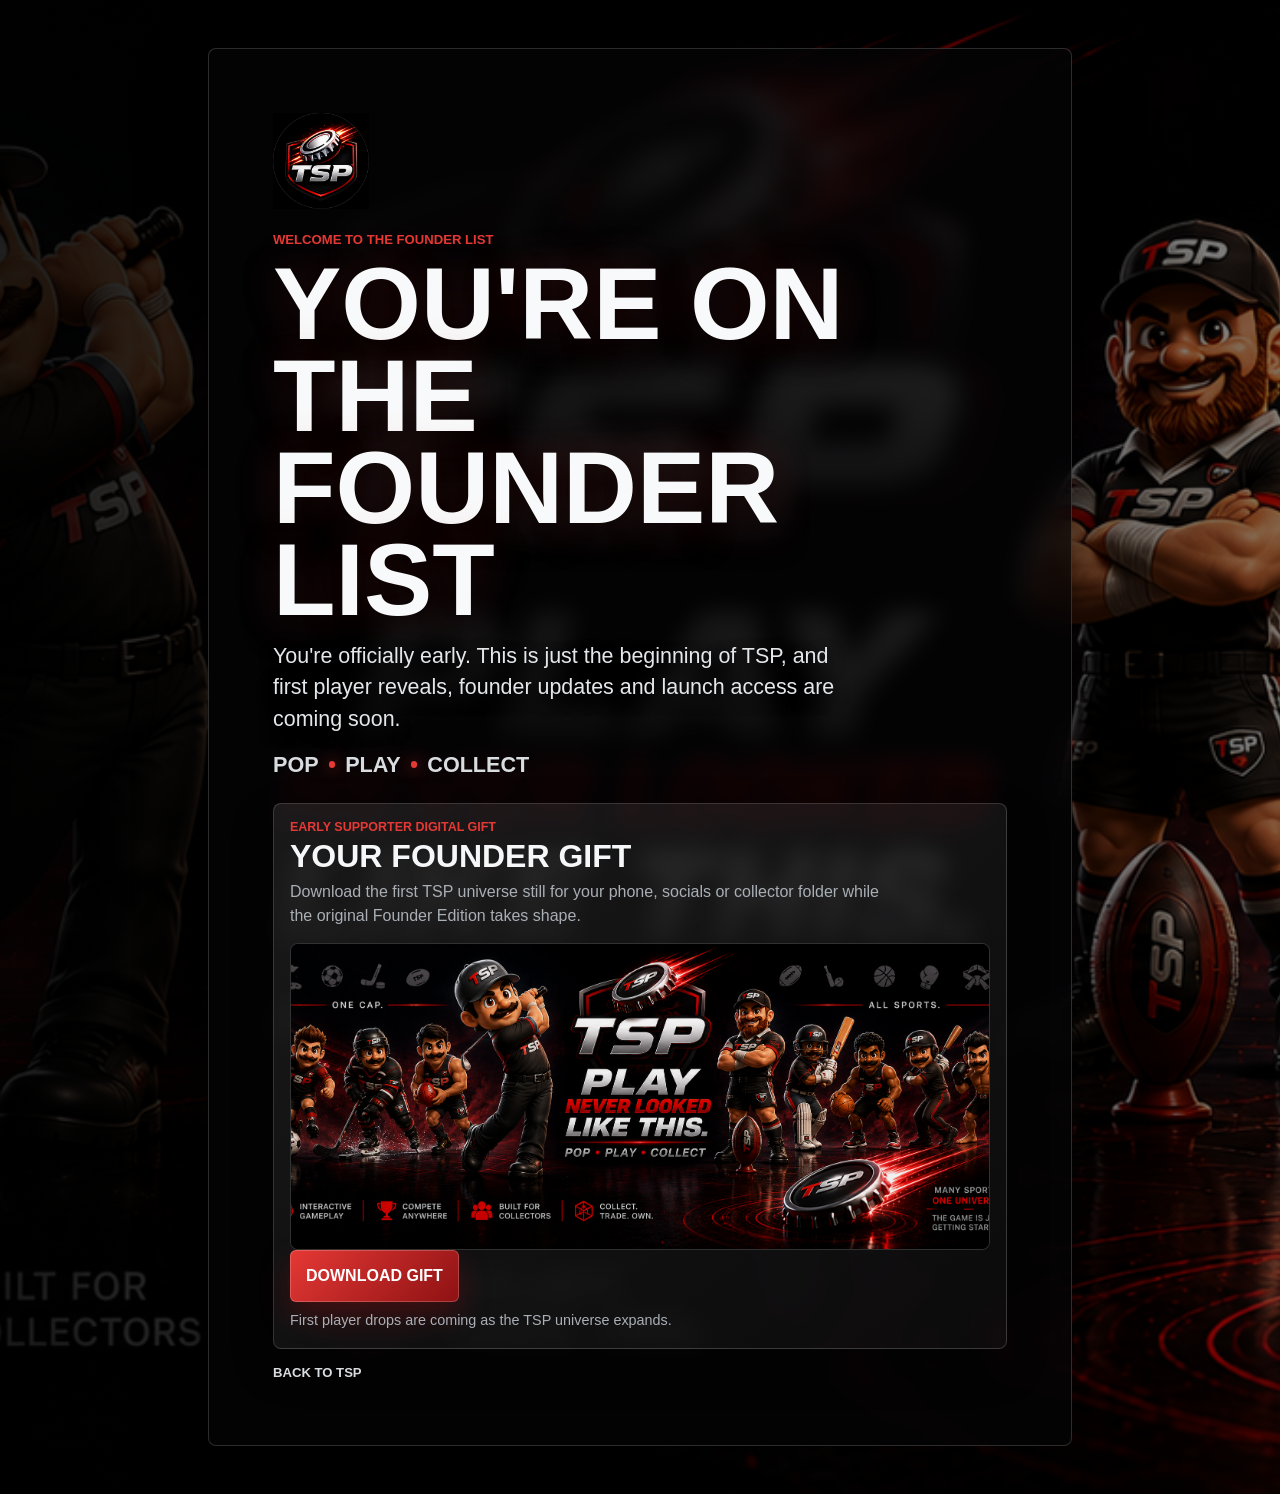
==== commit 63dae332: "Add files via upload" ====
--- a/thank-you.html
+++ b/thank-you.html
@@ -16,17 +16,17 @@
         <a class="thanks-logo" href="/" aria-label="Top Shot Players home">
           <img src="assets/tsp-shield-cap-logo-large.png" alt="TSP shield logo" />
         </a>
-        <p class="eyebrow">WELCOME TO TSP</p>
+        <p class="eyebrow">WELCOME TO THE FOUNDER LIST</p>
         <h1>YOU'RE ON THE FOUNDER LIST</h1>
         <p class="subline">
-          You're on the Founder List. Welcome to TSP. First player reveals, founder updates and launch access are coming soon.
+          You're officially early. This is just the beginning of TSP, and first player reveals, founder updates and launch access are coming soon.
         </p>
         <p class="brand-line">POP <span></span> PLAY <span></span> COLLECT</p>
         <div class="gift-panel">
           <p class="gift-label">EARLY SUPPORTER DIGITAL GIFT</p>
-          <h2>Choose Your First Digital Drop</h2>
+          <h2>Your Founder Gift</h2>
           <p>
-            Pick a TSP still for your phone, socials or collector folder while the first player universe takes shape.
+            Download the first TSP universe still for your phone, socials or collector folder while the original Founder Edition takes shape.
           </p>
           <a class="gift-feature" href="assets/tsp-gift-banner.png" download>
             <span class="gift-preview">
--- a/styles.css
+++ b/styles.css
@@ -8,6 +8,8 @@
   --red-deep: #8e1113;
   --chrome: #d9dde0;
   --warm: #ffc44d;
+  --gold: #c8943f;
+  --gold-soft: #f1c16a;
   --muted: #a9afb5;
   --line: rgba(255, 255, 255, 0.16);
   --line-strong: rgba(229, 57, 53, 0.42);
@@ -69,7 +71,7 @@
   width: 100%;
   height: 100%;
   object-fit: cover;
-  opacity: 0.5;
+  opacity: 0.64;
   filter: saturate(1.12) contrast(1.14);
   z-index: -4;
 }
@@ -78,13 +80,37 @@
   position: absolute;
   inset: 0;
   background:
-    linear-gradient(0deg, rgba(5, 5, 6, 0.98) 0%, rgba(5, 5, 6, 0.74) 42%, rgba(5, 5, 6, 0.66) 100%),
-    linear-gradient(90deg, rgba(0, 0, 0, 0.86), rgba(0, 0, 0, 0.28));
+    linear-gradient(0deg, rgba(5, 5, 6, 0.9) 0%, rgba(5, 5, 6, 0.62) 42%, rgba(5, 5, 6, 0.55) 100%),
+    linear-gradient(90deg, rgba(0, 0, 0, 0.8), rgba(0, 0, 0, 0.22));
   z-index: -3;
 }
 
-.hero::after,
-.founder::before {
+.audio-toggle {
+  position: absolute;
+  right: 1rem;
+  bottom: 1rem;
+  z-index: 6;
+  min-height: 2.55rem;
+  border: 1px solid var(--line);
+  border-radius: var(--radius);
+  padding: 0 0.8rem;
+  background: rgba(5, 5, 6, 0.72);
+  color: var(--chrome);
+  cursor: pointer;
+  font-size: 0.72rem;
+  font-weight: 900;
+  text-transform: uppercase;
+  backdrop-filter: blur(10px);
+}
+
+.audio-toggle:hover,
+.audio-toggle:focus-visible,
+.audio-toggle[aria-pressed="true"] {
+  border-color: var(--line-strong);
+  color: #fff;
+}
+
+.hero::after {
   content: "";
   position: absolute;
   width: 32rem;
@@ -257,7 +283,7 @@
 .subline,
 .section-heading p,
 .platform-copy p,
-.founder-card p,
+.founder-copy p,
 .signup-panel p,
 .gift-panel p:not(.gift-label) {
   color: #e4e7ea;
@@ -378,7 +404,8 @@
   border: 1px solid var(--line);
   border-radius: var(--radius);
   background:
-    radial-gradient(circle at 50% 24%, rgba(255, 196, 77, 0.18), transparent 18rem),
+    radial-gradient(circle at 50% 24%, rgba(255, 196, 77, 0.2), transparent 18rem),
+    radial-gradient(circle at 52% 50%, rgba(229, 57, 53, 0.16), transparent 17rem),
     linear-gradient(145deg, rgba(255, 255, 255, 0.1), rgba(255, 255, 255, 0.03));
   box-shadow: 0 1.7rem 4rem var(--shadow);
   overflow: hidden;
@@ -398,7 +425,7 @@
   position: absolute;
   left: 50%;
   bottom: 0.5rem;
-  width: min(92%, 27rem);
+  width: min(94%, 27rem);
   transform: translateX(-50%);
   filter: drop-shadow(0 1.4rem 1.6rem rgba(0, 0, 0, 0.58));
 }
@@ -407,7 +434,7 @@
   position: absolute;
   right: 7%;
   top: 8%;
-  width: clamp(4.8rem, 18vw, 7rem);
+  width: clamp(5.8rem, 21vw, 8.8rem);
   aspect-ratio: 1;
   object-fit: cover;
   border-radius: 50%;
@@ -469,7 +496,7 @@
 
 .step-card,
 .platform-grid article,
-.founder-card,
+.founder-showcase,
 .signup-panel,
 .social-card-grid a,
 .social-card-grid span,
@@ -483,6 +510,17 @@
 .step-card {
   min-height: 12rem;
   padding: 1.1rem;
+  position: relative;
+  overflow: hidden;
+}
+
+.step-card::after {
+  content: "";
+  position: absolute;
+  inset: auto -20% -35% 20%;
+  height: 6rem;
+  background: radial-gradient(ellipse, rgba(229, 57, 53, 0.24), transparent 68%);
+  pointer-events: none;
 }
 
 .step-number {
@@ -502,12 +540,14 @@
   line-height: 1.42;
 }
 
-.platform {
+.platform,
+.beginning {
   display: grid;
   gap: 1.2rem;
 }
 
-.platform-copy p {
+.platform-copy p,
+.beginning-copy p {
   margin: 0.9rem 0 0;
   color: #dfe3e6;
   font-size: 1.08rem;
@@ -521,67 +561,198 @@
   padding: 1rem;
 }
 
+.beginning {
+  align-items: center;
+}
+
+.beginning-copy {
+  max-width: 44rem;
+}
+
+.future-grid,
+.gear-grid {
+  display: grid;
+  gap: 0.75rem;
+}
+
+.future-grid {
+  grid-template-columns: repeat(2, minmax(0, 1fr));
+}
+
+.future-grid article,
+.gear-grid article {
+  min-height: 7.4rem;
+  display: grid;
+  align-content: end;
+  gap: 0.35rem;
+  padding: 1rem;
+  border: 1px solid var(--line);
+  border-radius: var(--radius);
+  background:
+    linear-gradient(180deg, rgba(255, 255, 255, 0.07), rgba(255, 255, 255, 0.02)),
+    radial-gradient(circle at 80% 10%, rgba(229, 57, 53, 0.22), transparent 7rem);
+}
+
+.future-grid span,
+.gear-grid span {
+  color: var(--red);
+  font-weight: 900;
+  text-transform: uppercase;
+}
+
+.future-grid strong {
+  font-size: clamp(1rem, 3.8vw, 1.28rem);
+  text-transform: uppercase;
+}
+
+.gear {
+  padding-top: clamp(3rem, 7vw, 4.8rem);
+}
+
+.gear-grid {
+  grid-template-columns: 1fr;
+}
+
+.gear-grid article {
+  min-height: 10rem;
+}
+
+.gear-grid p {
+  margin: 0;
+  color: var(--muted);
+  line-height: 1.42;
+}
+
 .founder {
   width: 100%;
-  padding-left: 1rem;
-  padding-right: 1rem;
+  max-width: none;
+  padding: clamp(3.2rem, 8vw, 6rem) 1rem;
   overflow: hidden;
+  background:
+    radial-gradient(circle at 50% 14%, rgba(241, 193, 106, 0.2), transparent 24rem),
+    radial-gradient(circle at 8% 70%, rgba(229, 57, 53, 0.24), transparent 19rem),
+    radial-gradient(circle at 94% 70%, rgba(229, 57, 53, 0.22), transparent 20rem),
+    linear-gradient(180deg, #070707 0%, #15110c 48%, #050506 100%);
+}
+
+.founder::before,
+.founder::after {
+  content: "";
+  position: absolute;
+  pointer-events: none;
 }
 
 .founder::before {
-  left: -14rem;
-  bottom: -8rem;
-  z-index: 0;
-}
-
-.founder-card {
+  inset: 1.2rem;
+  border: 1px solid rgba(200, 148, 63, 0.2);
+  box-shadow:
+    inset 0 0 5rem rgba(200, 148, 63, 0.08),
+    inset 0 0 8rem rgba(229, 57, 53, 0.08);
+}
+
+.founder::after {
+  left: 50%;
+  top: -8rem;
+  width: min(58rem, 86vw);
+  height: 18rem;
+  transform: translateX(-50%);
+  background: radial-gradient(ellipse, rgba(255, 196, 77, 0.22), transparent 70%);
+  filter: blur(8px);
+}
+
+.founder-showcase {
   position: relative;
   z-index: 1;
-  width: min(74rem, 100%);
+  width: min(82rem, 100%);
   margin: 0 auto;
   display: grid;
-  gap: 1.2rem;
-  padding: clamp(1.2rem, 5vw, 2.2rem);
+  gap: clamp(1.4rem, 4vw, 3rem);
+  padding: clamp(1rem, 3vw, 1.6rem);
+  border-color: rgba(200, 148, 63, 0.32);
   background:
-    linear-gradient(135deg, rgba(229, 57, 53, 0.18), rgba(255, 255, 255, 0.04)),
-    var(--panel-solid);
-}
-
-.founder-card p {
-  max-width: 42rem;
-  margin: 0.9rem 0 1.1rem;
-}
-
-.edition-mark {
-  width: min(12rem, 100%);
-  aspect-ratio: 1;
+    linear-gradient(145deg, rgba(255, 255, 255, 0.08), rgba(255, 255, 255, 0.025)),
+    linear-gradient(180deg, rgba(200, 148, 63, 0.09), rgba(229, 57, 53, 0.08));
+  box-shadow:
+    0 2rem 5rem rgba(0, 0, 0, 0.58),
+    0 0 3rem rgba(200, 148, 63, 0.12);
+}
+
+.founder-copy {
+  display: grid;
+  align-content: center;
+  justify-items: start;
+  padding: clamp(0.4rem, 2vw, 1.3rem);
+}
+
+.founder-copy .eyebrow {
+  color: var(--gold-soft);
+}
+
+.founder-copy h2 {
+  max-width: 11ch;
+  color: #fff;
+  text-shadow:
+    0 0.1em 0.35em rgba(0, 0, 0, 0.8),
+    0 0 2rem rgba(200, 148, 63, 0.22);
+}
+
+.founder-copy p {
+  max-width: 34rem;
+  margin: 0.9rem 0 0;
+}
+
+.founder-subheading {
+  color: #fff;
+  font-size: clamp(1.12rem, 3.8vw, 1.45rem);
+  font-weight: 900;
+  text-transform: uppercase;
+}
+
+.founder-line {
+  color: var(--red);
+  font-weight: 900;
+  text-transform: uppercase;
+}
+
+.founder-microcopy {
+  color: var(--muted);
+  font-size: 0.92rem;
+}
+
+.founder-copy .text-button {
+  margin-top: 1.2rem;
+}
+
+.founder-art-wrap {
+  position: relative;
   display: grid;
   place-items: center;
-  align-content: center;
-  border: 1px solid var(--line-strong);
+  order: -1;
+}
+
+.founder-art-wrap::before {
+  content: "";
+  position: absolute;
+  inset: 8% 2% 2%;
+  border-radius: 50%;
+  background: radial-gradient(ellipse, rgba(229, 57, 53, 0.25), transparent 64%);
+  filter: blur(18px);
+}
+
+.founder-art-wrap picture,
+.founder-art-wrap img {
+  position: relative;
+  z-index: 1;
+  display: block;
+  width: min(100%, 38rem);
+}
+
+.founder-art-wrap img {
+  height: auto;
   border-radius: var(--radius);
-  background:
-    linear-gradient(145deg, rgba(255, 255, 255, 0.16), rgba(255, 255, 255, 0.04)),
-    radial-gradient(circle, rgba(229, 57, 53, 0.2), transparent 70%);
-}
-
-.edition-mark span,
-.edition-mark strong {
-  display: block;
-  text-transform: uppercase;
-  line-height: 1;
-}
-
-.edition-mark span {
-  color: var(--muted);
-  font-size: 0.8rem;
-  font-weight: 900;
-}
-
-.edition-mark strong {
-  margin-top: 0.35rem;
-  color: #fff;
-  font-size: clamp(3rem, 14vw, 5.2rem);
+  filter:
+    drop-shadow(0 1.4rem 2.4rem rgba(0, 0, 0, 0.62))
+    drop-shadow(0 0 1.4rem rgba(200, 148, 63, 0.16));
 }
 
 .social-card-grid {
@@ -864,9 +1035,30 @@
     align-items: start;
   }
 
-  .founder-card {
-    grid-template-columns: 13rem minmax(0, 1fr);
+  .beginning {
+    grid-template-columns: 0.78fr 1fr;
+  }
+
+  .future-grid {
+    grid-template-columns: repeat(3, minmax(0, 1fr));
+  }
+
+  .gear-grid {
+    grid-template-columns: repeat(3, minmax(0, 1fr));
+  }
+
+  .founder-showcase {
+    grid-template-columns: minmax(20rem, 0.82fr) minmax(28rem, 1.18fr);
     align-items: center;
+  }
+
+  .founder-art-wrap {
+    order: 0;
+  }
+
+  .founder-art-wrap picture,
+  .founder-art-wrap img {
+    width: min(100%, 42rem);
   }
 
   .social-card-grid {
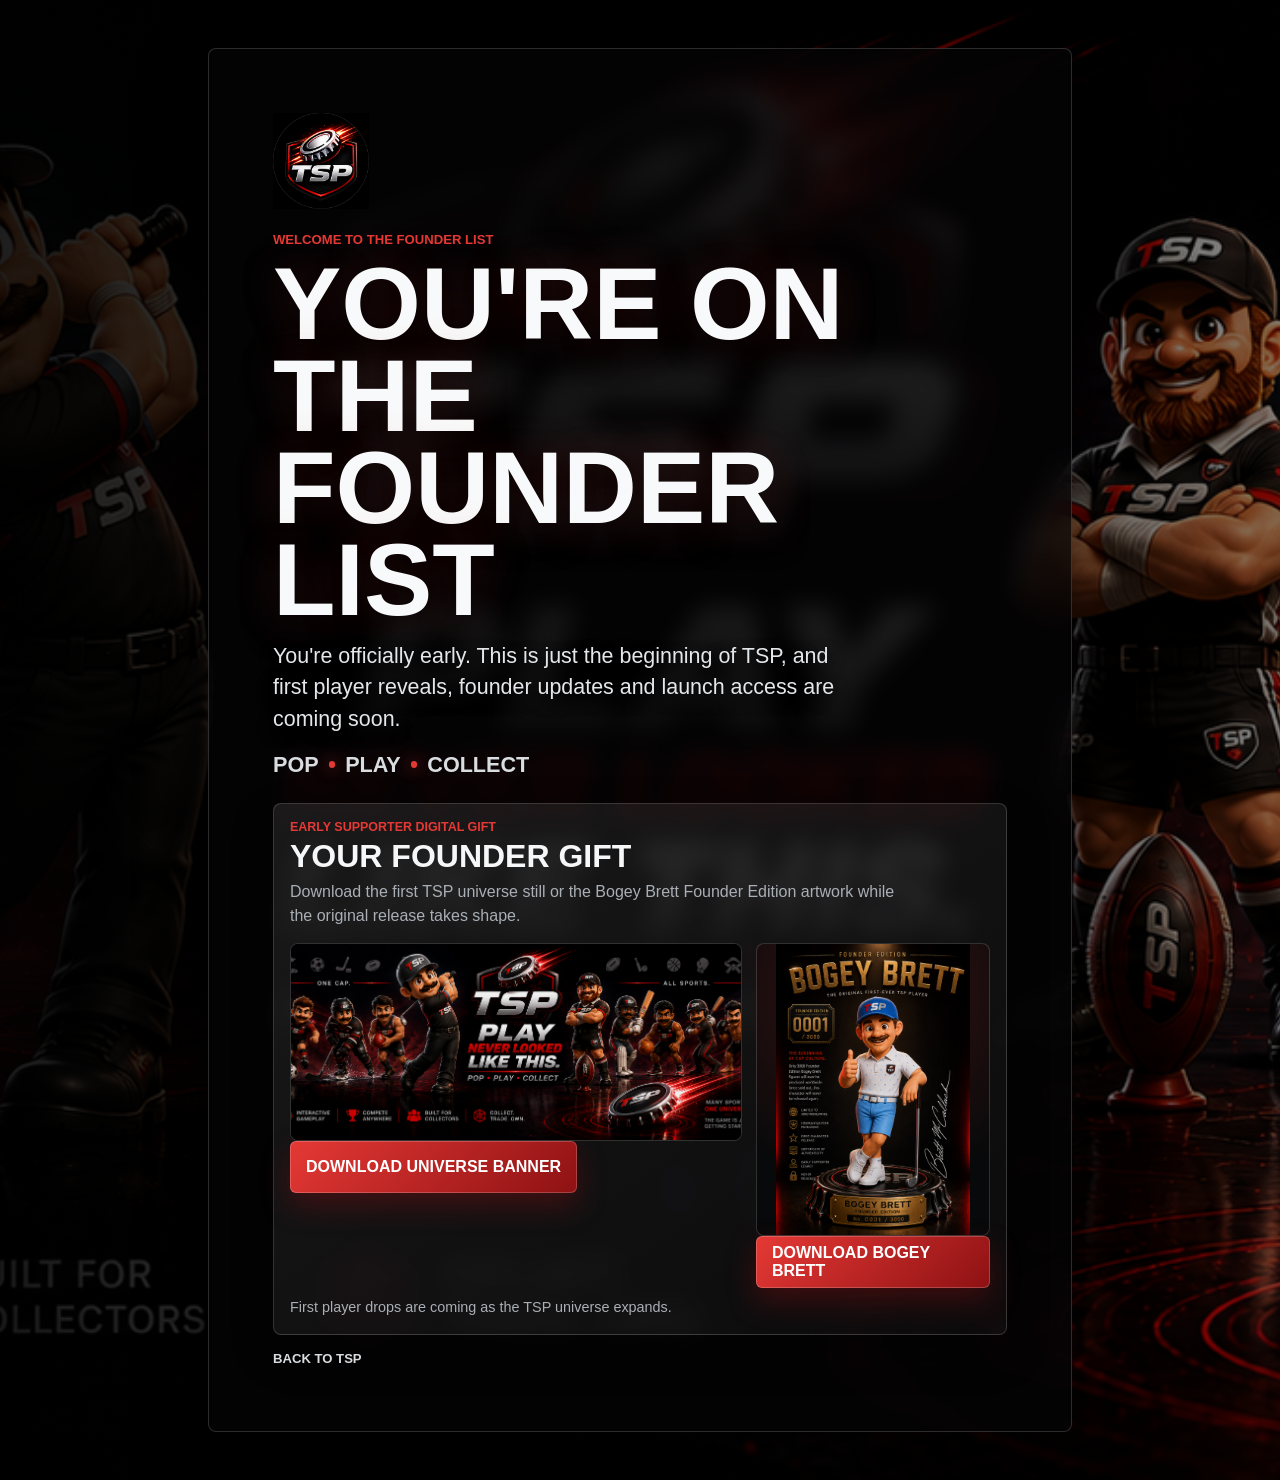
==== commit 0c301df9: "Tune video visibility and thank-you gift downloads" ====
--- a/thank-you.html
+++ b/thank-you.html
@@ -26,14 +26,22 @@
           <p class="gift-label">EARLY SUPPORTER DIGITAL GIFT</p>
           <h2>Your Founder Gift</h2>
           <p>
-            Download the first TSP universe still for your phone, socials or collector folder while the original Founder Edition takes shape.
+            Download the first TSP universe still or the Bogey Brett Founder Edition artwork while the original release takes shape.
           </p>
-          <a class="gift-feature" href="assets/tsp-gift-banner.png" download>
-            <span class="gift-preview">
-              <img src="assets/tsp-gift-banner.png" alt="TSP player universe banner" />
-            </span>
-            <span class="return-link">Download Gift</span>
-          </a>
+          <div class="gift-options">
+            <a class="gift-feature" href="assets/tsp-gift-banner.png" download>
+              <span class="gift-preview gift-preview-wide">
+                <img src="assets/tsp-gift-banner.png" alt="TSP player universe banner" />
+              </span>
+              <span class="return-link">Download Universe Banner</span>
+            </a>
+            <a class="gift-feature" href="assets/bogey-brett-official-founder-edition.png" download>
+              <span class="gift-preview gift-preview-character">
+                <img src="assets/bogey-brett-official-founder-edition.png" alt="Bogey Brett Founder Edition artwork" />
+              </span>
+              <span class="return-link">Download Bogey Brett</span>
+            </a>
+          </div>
           <p class="gift-note">First player drops are coming as the TSP universe expands.</p>
         </div>
         <a class="text-link" href="/">Back to TSP</a>
--- a/styles.css
+++ b/styles.css
@@ -71,7 +71,7 @@
   width: 100%;
   height: 100%;
   object-fit: cover;
-  opacity: 0.64;
+  opacity: 0.74;
   filter: saturate(1.12) contrast(1.14);
   z-index: -4;
 }
@@ -80,8 +80,8 @@
   position: absolute;
   inset: 0;
   background:
-    linear-gradient(0deg, rgba(5, 5, 6, 0.9) 0%, rgba(5, 5, 6, 0.62) 42%, rgba(5, 5, 6, 0.55) 100%),
-    linear-gradient(90deg, rgba(0, 0, 0, 0.8), rgba(0, 0, 0, 0.22));
+    linear-gradient(0deg, rgba(5, 5, 6, 0.84) 0%, rgba(5, 5, 6, 0.54) 42%, rgba(5, 5, 6, 0.48) 100%),
+    linear-gradient(90deg, rgba(0, 0, 0, 0.74), rgba(0, 0, 0, 0.16));
   z-index: -3;
 }
 
@@ -432,13 +432,17 @@
 
 .cap-art {
   position: absolute;
-  right: 7%;
-  top: 8%;
+  right: 8%;
+  top: 10%;
   width: clamp(5.8rem, 21vw, 8.8rem);
   aspect-ratio: 1;
   object-fit: cover;
   border-radius: 50%;
-  box-shadow: 0 0 2.2rem rgba(229, 57, 53, 0.42);
+  opacity: 0.88;
+  mix-blend-mode: screen;
+  box-shadow:
+    0 0 2.2rem rgba(229, 57, 53, 0.34),
+    0 1.2rem 1.8rem rgba(0, 0, 0, 0.52);
   animation: cap-drift 4.5s ease-in-out infinite alternate;
 }
 
@@ -900,13 +904,28 @@
   text-decoration: none;
 }
 
+.gift-options {
+  display: grid;
+  gap: 0.85rem;
+}
+
 .gift-preview {
   display: block;
   overflow: hidden;
   border: 1px solid rgba(255, 255, 255, 0.16);
   border-radius: var(--radius);
   background: #08090a;
+}
+
+.gift-preview-wide {
   aspect-ratio: 16 / 7;
+}
+
+.gift-preview-character {
+  aspect-ratio: 4 / 5;
+  background:
+    radial-gradient(circle at 50% 18%, rgba(229, 57, 53, 0.22), transparent 12rem),
+    #08090a;
 }
 
 .gift-preview img {
@@ -919,6 +938,10 @@
   transition: transform 180ms ease, opacity 180ms ease;
 }
 
+.gift-preview-character img {
+  object-fit: contain;
+}
+
 .gift-feature:hover img,
 .gift-feature:focus-visible img {
   transform: scale(1.015);
@@ -1001,6 +1024,11 @@
   .site-footer nav {
     justify-self: end;
   }
+
+  .gift-options {
+    grid-template-columns: minmax(0, 1.45fr) minmax(12rem, 0.75fr);
+    align-items: start;
+  }
 }
 
 @media (min-width: 900px) {
@@ -1098,19 +1126,24 @@
   }
 
   .hero-visual {
-    min-height: 17.4rem;
+    min-height: 22rem;
   }
 
   .visual-card {
-    min-height: 17.4rem;
+    min-height: 22rem;
   }
 
   .player-art {
-    width: min(82%, 19rem);
+    width: min(96%, 21.5rem);
+    bottom: 4.9rem;
   }
 
   .cap-art {
-    width: 4.4rem;
+    width: 5.2rem;
+    right: 1.1rem;
+    top: auto;
+    bottom: 8.9rem;
+    opacity: 0.72;
   }
 
   .visual-copy {
